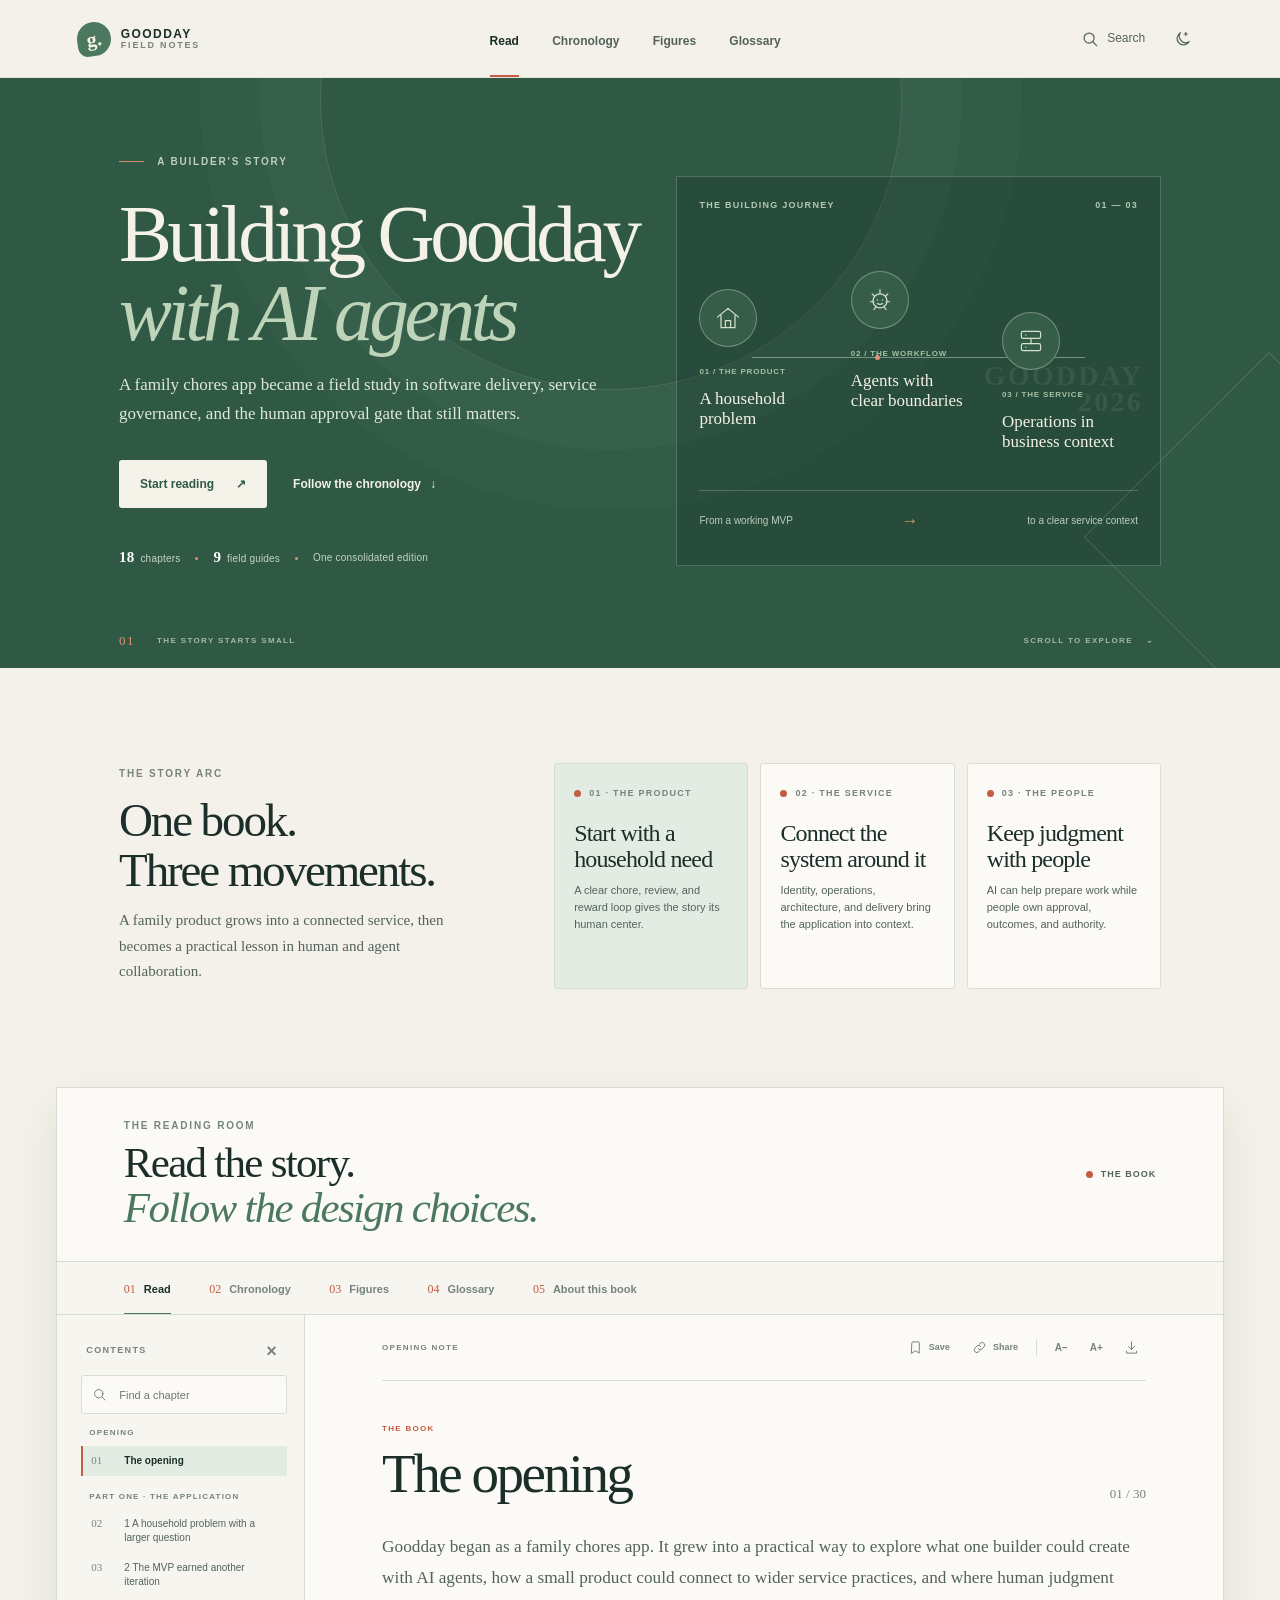
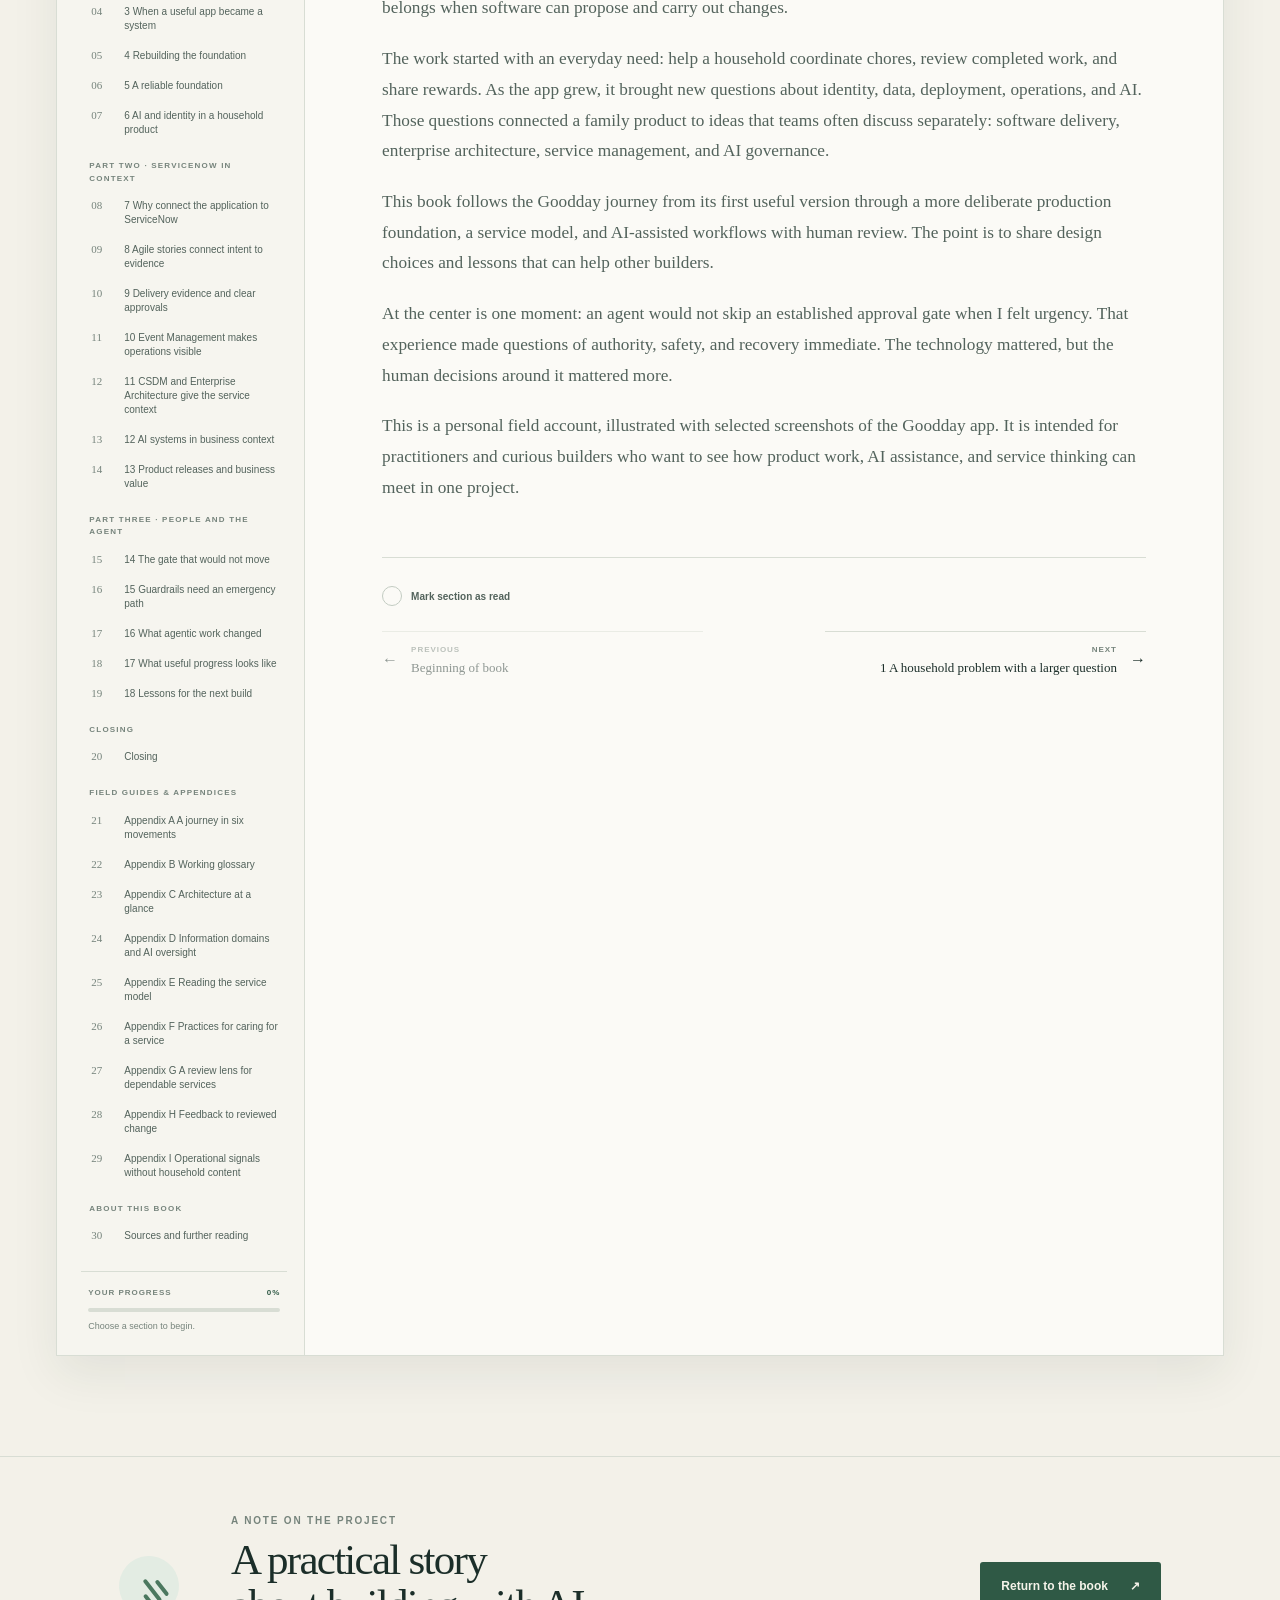
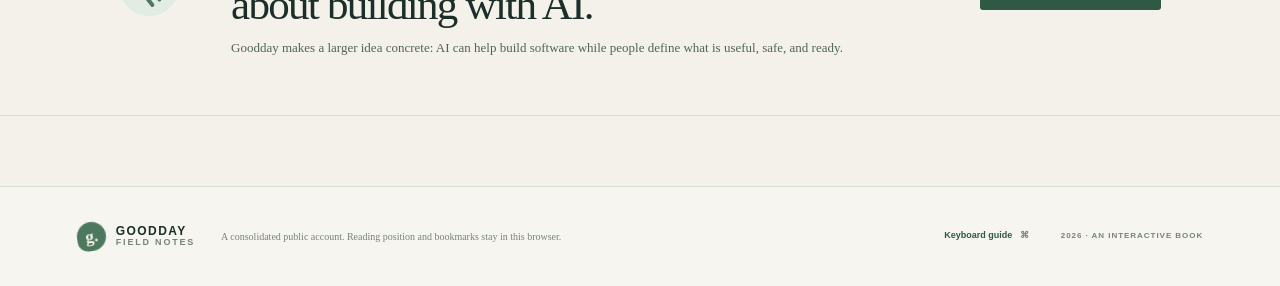
==== index.html @ d98eb7b6 "Add consolidated Goodday book site" ====
<!doctype html>
<html lang="en" data-theme="light">
<head>
  <meta charset="utf-8">
  <meta name="viewport" content="width=device-width, initial-scale=1">
  <meta name="theme-color" content="#f3f1e9">
  <meta name="description" content="An interactive book about building Goodday with AI agents, connecting product and service design, and keeping human judgment in the loop.">
  <meta http-equiv="Content-Security-Policy" content="default-src 'self'; img-src 'self' data:; style-src 'self' 'unsafe-inline'; script-src 'self'; object-src 'none'; base-uri 'self'; form-action 'none'">
  <title>Building Goodday — From a family app to a connected service</title>
  <link rel="icon" href="./favicon.svg" type="image/svg+xml">
  <link rel="manifest" href="./manifest.webmanifest">
  <link rel="stylesheet" href="./styles.css">
  <script src="./app.js" defer></script>
</head>
<body>
  <a class="skip-link" href="#main">Skip to the book</a>

  <header class="site-header">
    <a class="wordmark" href="#top" aria-label="Goodday Field Notes home">
      <span class="wordmark-seal" aria-hidden="true">g.</span>
      <span class="wordmark-copy"><strong>GOODDAY</strong><small>FIELD NOTES</small></span>
    </a>
    <nav class="top-nav" aria-label="Main navigation">
      <button class="nav-link is-current" type="button" data-view="read">Read</button>
      <button class="nav-link" type="button" data-view="timeline">Chronology</button>
      <button class="nav-link" type="button" data-view="gallery">Figures</button>
      <button class="nav-link" type="button" data-view="glossary">Glossary</button>
    </nav>
    <div class="header-actions">
      <button class="icon-button search-trigger" type="button" id="search-open" aria-label="Search the book" title="Search the book (/)">
        <svg viewBox="0 0 24 24" aria-hidden="true"><circle cx="10.8" cy="10.8" r="6.7"></circle><path d="m16 16 4.8 4.8"></path></svg>
        <span>Search</span>
      </button>
      <button class="icon-button" type="button" id="theme-toggle" aria-label="Switch color theme" title="Switch color theme">
        <svg viewBox="0 0 24 24" aria-hidden="true"><path d="M20.4 15.4A8.5 8.5 0 0 1 8.6 3.6 8.7 8.7 0 1 0 20.4 15.4Z"></path><path d="M15.7 3.2v4.2M13.6 5.3h4.2"></path></svg>
      </button>
      <button class="menu-button" type="button" id="menu-toggle" aria-expanded="false" aria-controls="mobile-nav" aria-label="Open navigation">
        <span></span><span></span>
      </button>
    </div>
  </header>

  <nav class="mobile-nav" id="mobile-nav" aria-label="Mobile navigation" hidden>
    <button type="button" data-view="read">Read the book</button>
    <button type="button" data-view="timeline">The journey</button>
    <button type="button" data-view="gallery">Figures</button>
    <button type="button" data-view="glossary">Glossary</button>
    <button type="button" id="mobile-search-open">Search the book</button>
  </nav>

  <main id="main">
    <section class="hero" id="top" aria-labelledby="hero-title">
      <div class="hero-copy">
        <p class="eyebrow"><span class="eyebrow-rule"></span> A builder's story</p>
        <h1 id="hero-title">Building Goodday<br><em>with AI agents</em></h1>
        <p class="hero-deck">A family chores app became a field study in software delivery, service governance, and the human approval gate that still matters.</p>
        <div class="hero-actions">
          <button class="button button-light" type="button" data-open-book="field-account">
            Start reading <span aria-hidden="true">↗</span>
          </button>
          <button class="text-button hero-secondary" type="button" data-view="timeline">Follow the chronology <span aria-hidden="true">↓</span></button>
        </div>
        <div class="hero-meta">
          <span><strong id="chapter-count">18</strong> chapters</span><i aria-hidden="true"></i>
          <span><strong id="guide-count">9</strong> field guides</span><i aria-hidden="true"></i>
          <span>One consolidated edition</span>
        </div>
      </div>

      <div class="hero-art" aria-label="The story moves from household app to connected service">
        <div class="art-topline"><span>THE BUILDING JOURNEY</span><span>01 — 03</span></div>
        <div class="story-path" aria-hidden="true">
          <span class="path-line"></span>
          <div class="path-node node-home">
            <span class="node-icon"><svg viewBox="0 0 32 32"><path d="m4 15 12-10 12 10M8 13v14h16V13M13 27v-8h6v8"></path></svg></span>
            <small>01 / THE PRODUCT</small>
            <strong>A household<br>problem</strong>
          </div>
          <div class="path-node node-agent">
            <span class="node-icon"><svg viewBox="0 0 32 32"><path d="M16 4v4M7 9l3 3m15-3-3 3M5 18h4m14 0h4M9 27l3-4m11 4-3-4"></path><circle cx="16" cy="17" r="8"></circle><circle cx="13" cy="16" r=".8" class="eye"></circle><circle cx="19" cy="16" r=".8" class="eye"></circle><path d="M13 20q3 2 6 0"></path></svg></span>
            <small>02 / THE WORKFLOW</small>
            <strong>Agents with<br>clear boundaries</strong>
          </div>
          <div class="path-node node-service">
            <span class="node-icon"><svg viewBox="0 0 32 32"><rect x="5" y="5" width="22" height="8" rx="2"></rect><rect x="5" y="19" width="22" height="8" rx="2"></rect><path d="M10 9h.1M10 23h.1M16 13v6"></path></svg></span>
            <small>03 / THE SERVICE</small>
            <strong>Operations in<br>business context</strong>
          </div>
        </div>
        <div class="art-caption"><span>From a working MVP</span><b>→</b><span>to a clear service context</span></div>
        <div class="art-index">GOODDAY<br>2026</div>
      </div>
      <div class="hero-footnote"><span>01</span><span>THE STORY STARTS SMALL</span><span>SCROLL TO EXPLORE</span><span aria-hidden="true">⌄</span></div>
    </section>

    <section class="edition-shelf section-wrap" id="editions" aria-labelledby="editions-title">
      <div class="section-intro">
        <p class="eyebrow">THE STORY ARC</p>
        <h2 id="editions-title">One book.<br>Three movements.</h2>
        <p>A family product grows into a connected service, then becomes a practical lesson in human and agent collaboration.</p>
      </div>
      <div class="edition-grid">
        <article class="edition-card edition-primary">
          <span class="edition-label"><span class="edition-dot"></span> 01 · THE PRODUCT</span>
          <span class="edition-title">Start with a<br>household need</span>
          <span class="edition-description">A clear chore, review, and reward loop gives the story its human center.</span>
        </article>
        <article class="edition-card edition-secondary">
          <span class="edition-label"><span class="edition-dot"></span> 02 · THE SERVICE</span>
          <span class="edition-title">Connect the<br>system around it</span>
          <span class="edition-description">Identity, operations, architecture, and delivery bring the application into context.</span>
        </article>
        <article class="edition-card edition-secondary">
          <span class="edition-label"><span class="edition-dot"></span> 03 · THE PEOPLE</span>
          <span class="edition-title">Keep judgment<br>with people</span>
          <span class="edition-description">AI can help prepare work while people own approval, outcomes, and authority.</span>
        </article>
      </div>
    </section>

    <section class="workbench-wrap" id="workbench" aria-label="Interactive book workspace">
      <div class="workbench-head">
        <div>
          <p class="eyebrow">THE READING ROOM</p>
          <h2>Read the story.<br><em>Follow the design choices.</em></h2>
        </div>
        <div class="workbench-tools">
          <span class="edition-indicator" id="edition-indicator"><span class="edition-dot"></span><span>Loading the book…</span></span>
          <button class="subtle-button" type="button" id="resume-button" hidden>Resume reading <span aria-hidden="true">↗</span></button>
        </div>
      </div>
      <div class="view-tabs" role="tablist" aria-label="Explore the book">
        <button class="view-tab is-current" type="button" role="tab" aria-selected="true" data-view="read"><span>01</span> Read</button>
        <button class="view-tab" type="button" role="tab" aria-selected="false" data-view="timeline"><span>02</span> Chronology</button>
        <button class="view-tab" type="button" role="tab" aria-selected="false" data-view="gallery"><span>03</span> Figures</button>
        <button class="view-tab" type="button" role="tab" aria-selected="false" data-view="glossary"><span>04</span> Glossary</button>
        <button class="view-tab" type="button" role="tab" aria-selected="false" data-view="sources"><span>05</span> About this book</button>
      </div>

      <section class="work-panel is-active" id="panel-read" data-panel="read" role="tabpanel" aria-label="Book reader">
        <div class="reader-layout">
          <aside class="reader-rail" aria-label="Contents and reading progress">
            <div class="rail-topline"><span>CONTENTS</span><button class="rail-filter-button" type="button" id="clear-chapter-filter" aria-label="Clear chapter filter" title="Clear chapter filter">×</button></div>
            <label class="chapter-filter-wrap">
              <span class="sr-only">Filter chapters</span>
              <svg viewBox="0 0 24 24" aria-hidden="true"><circle cx="10.8" cy="10.8" r="6.7"></circle><path d="m16 16 4.8 4.8"></path></svg>
              <input id="chapter-filter" type="search" placeholder="Find a chapter" autocomplete="off">
            </label>
            <nav id="table-of-contents" class="toc-list" aria-label="Book chapters"></nav>
            <div class="rail-progress">
              <div class="progress-label"><span>YOUR PROGRESS</span><span id="progress-percent">0%</span></div>
              <div class="progress-track" role="progressbar" aria-label="Reading progress" aria-valuemin="0" aria-valuemax="100" aria-valuenow="0" id="progress-bar"><span></span></div>
              <p id="progress-copy">Choose a chapter to begin.</p>
            </div>
          </aside>
          <article class="reader" id="reader-article">
            <div class="reader-toolbar">
              <div class="reader-kicker" id="reader-kicker">CHAPTER —</div>
              <div class="reader-controls">
                <button class="reader-tool" type="button" id="bookmark-button" aria-pressed="false" title="Save this section">
                  <svg viewBox="0 0 24 24" aria-hidden="true"><path d="M6 4.8A1.8 1.8 0 0 1 7.8 3h8.4A1.8 1.8 0 0 1 18 4.8V21l-6-3.8L6 21z"></path></svg><span>Save</span>
                </button>
                <button class="reader-tool" type="button" id="share-button" title="Copy a link to this section">
                  <svg viewBox="0 0 24 24" aria-hidden="true"><path d="M10 13.8a4.2 4.2 0 0 0 6.2.4l3-3a4.2 4.2 0 0 0-5.9-6l-1.7 1.7"></path><path d="M14 10.2a4.2 4.2 0 0 0-6.2-.4l-3 3a4.2 4.2 0 0 0 5.9 6l1.7-1.7"></path></svg><span>Share</span>
                </button>
                <span class="toolbar-divider" aria-hidden="true"></span>
                <button class="reader-tool compact-tool" type="button" id="font-smaller" aria-label="Decrease text size" title="Decrease text size">A−</button>
                <button class="reader-tool compact-tool" type="button" id="font-larger" aria-label="Increase text size" title="Increase text size">A+</button>
                <a class="reader-tool compact-tool" id="download-book-top" href="./output/pdf/goodday-book.pdf" download="building-goodday.pdf" aria-label="Download the full book as PDF" title="Download the full book as PDF">
                  <svg viewBox="0 0 24 24" aria-hidden="true"><path d="M12 3v12M7 10l5 5 5-5M4 18v3h16v-3"></path></svg>
                </a>
              </div>
            </div>
            <div class="reader-heading-row">
              <div><p class="reader-page-label" id="reader-page-label">THE FIELD ACCOUNT</p><h1 id="reader-title">Loading the manuscript…</h1></div>
              <span class="section-count" id="section-count"></span>
            </div>
            <div class="reader-body" id="reader-body" aria-live="polite"></div>
            <div class="reader-endmatter">
              <button class="mark-read-button" type="button" id="mark-read-button" aria-pressed="false"><span class="read-check" aria-hidden="true">✓</span><span>Mark section as read</span></button>
              <div class="chapter-pager">
                <button class="pager-button pager-prev" type="button" id="previous-section"><span aria-hidden="true">←</span><span><small>PREVIOUS</small><strong>—</strong></span></button>
                <button class="pager-button pager-next" type="button" id="next-section"><span><small>NEXT</small><strong>—</strong></span><span aria-hidden="true">→</span></button>
              </div>
            </div>
          </article>
        </div>
      </section>

      <section class="work-panel" id="panel-timeline" data-panel="timeline" role="tabpanel" aria-label="Story chronology" hidden>
        <div class="explore-panel-header">
          <div><p class="eyebrow">THE JOURNEY AT A GLANCE</p><h3>From household app<br>to connected service.</h3></div>
          <div class="panel-note"><span class="note-mark">i</span><p>Six movements follow the product from an everyday household need to a service shaped around people and AI.</p></div>
        </div>
        <div class="timeline-filters">
          <label class="select-label">SHOW THE STORY
            <select id="timeline-filter"><option value="all">All movements</option></select>
          </label>
          <span id="timeline-count" class="result-count"></span>
        </div>
        <div class="timeline-list" id="timeline-list"></div>
      </section>

      <section class="work-panel" id="panel-gallery" data-panel="gallery" role="tabpanel" aria-label="Book figures" hidden>
        <div class="explore-panel-header">
          <div><p class="eyebrow">SELECTED APP ILLUSTRATIONS</p><h3>See the product in use.</h3></div>
          <div class="panel-note"><span class="note-mark">↗</span><p>Three selected Goodday app screens. Select an image to inspect it and read its caption.</p></div>
        </div>
        <div class="gallery-grid" id="gallery-grid"></div>
      </section>

      <section class="work-panel" id="panel-glossary" data-panel="glossary" role="tabpanel" aria-label="Glossary" hidden>
        <div class="explore-panel-header">
          <div><p class="eyebrow">A WORKING GLOSSARY</p><h3>Words for the<br><em>system behind the story.</em></h3></div>
          <div class="panel-note"><span class="note-mark">Aa</span><p>Definitions are drawn from the book's field guide. Search a term or browse the complete list.</p></div>
        </div>
        <div class="glossary-tools">
          <label class="search-field-wrap"><span class="sr-only">Search glossary terms</span><svg viewBox="0 0 24 24" aria-hidden="true"><circle cx="10.8" cy="10.8" r="6.7"></circle><path d="m16 16 4.8 4.8"></path></svg><input type="search" id="glossary-search" placeholder="Search terms like CSDM or IRE"></label>
          <span id="glossary-count" class="result-count"></span>
        </div>
        <div class="glossary-grid" id="glossary-grid"></div>
      </section>

      <section class="work-panel" id="panel-sources" data-panel="sources" role="tabpanel" aria-label="About this book" hidden>
        <div class="explore-panel-header">
          <div><p class="eyebrow">ABOUT THIS BOOK</p><h3>One continuous<br>Goodday story.</h3></div>
          <div class="panel-note"><span class="note-mark">i</span><p>A single narrative brings together the product journey, service design, and human approval boundaries.</p></div>
        </div>
        <div class="source-cards" id="source-cards"></div>
        <div class="pdf-download">
          <a class="button button-dark" id="download-book" href="./output/pdf/goodday-book.pdf" download="building-goodday.pdf">Download book as PDF <span aria-hidden="true">↓</span></a>
          <p>Downloads the complete, illustrated edition.</p>
        </div>
        <div class="scope-content" id="scope-content"></div>
      </section>
    </section>

    <section class="closing-note section-wrap" aria-labelledby="closing-title">
      <div class="closing-mark" aria-hidden="true"><span></span><span></span><span></span></div>
      <div>
        <p class="eyebrow">A NOTE ON THE PROJECT</p>
        <h2 id="closing-title">A practical story<br>about building with AI.</h2>
        <p>Goodday makes a larger idea concrete: AI can help build software while people define what is useful, safe, and ready.</p>
      </div>
      <button class="button button-dark" type="button" data-open-book="field-account">Return to the book <span aria-hidden="true">↗</span></button>
    </section>
  </main>

  <div class="print-book" id="print-book" aria-hidden="true"></div>

  <footer class="site-footer">
    <a class="wordmark footer-wordmark" href="#top"><span class="wordmark-seal" aria-hidden="true">g.</span><span class="wordmark-copy"><strong>GOODDAY</strong><small>FIELD NOTES</small></span></a>
    <p>A consolidated public account. Reading position and bookmarks stay in this browser.</p>
    <button type="button" class="footer-help" id="help-open">Keyboard guide <span aria-hidden="true">⌘</span></button>
    <span class="footer-date">2026 · AN INTERACTIVE BOOK</span>
  </footer>

  <dialog class="search-dialog" id="search-dialog" aria-labelledby="search-title">
    <div class="dialog-topline"><div><p class="eyebrow">SEARCH THE BOOK</p><h2 id="search-title">Find a passage</h2></div><button type="button" class="dialog-close" data-close-dialog="search-dialog" aria-label="Close search">×</button></div>
    <label class="global-search-wrap"><svg viewBox="0 0 24 24" aria-hidden="true"><circle cx="10.8" cy="10.8" r="6.7"></circle><path d="m16 16 4.8 4.8"></path></svg><span class="sr-only">Search the book</span><input id="global-search" type="search" placeholder="Try “approval gate” or “human review”" autocomplete="off"></label>
    <p class="search-caption">Search the book. Press <kbd>Esc</kbd> to close.</p>
    <div class="search-results" id="search-results" aria-live="polite"><p class="empty-search">Enter a word or phrase to begin.</p></div>
  </dialog>

  <dialog class="image-dialog" id="image-dialog" aria-label="Figure viewer">
    <button type="button" class="dialog-close image-close" data-close-dialog="image-dialog" aria-label="Close image viewer">×</button>
    <button type="button" class="image-step image-step-prev" id="image-previous" aria-label="Previous figure">←</button>
    <figure class="lightbox-figure"><img id="lightbox-image" alt=""><figcaption id="lightbox-caption"></figcaption></figure>
    <button type="button" class="image-step image-step-next" id="image-next" aria-label="Next figure">→</button>
    <div class="lightbox-index" id="lightbox-index"></div>
  </dialog>

  <dialog class="help-dialog" id="help-dialog" aria-labelledby="help-title">
    <div class="dialog-topline"><div><p class="eyebrow">QUICK CONTROLS</p><h2 id="help-title">Keyboard guide</h2></div><button type="button" class="dialog-close" data-close-dialog="help-dialog" aria-label="Close keyboard guide">×</button></div>
    <dl class="shortcut-list">
      <div><dt><kbd>/</kbd></dt><dd>Search the book</dd></div>
      <div><dt><kbd>←</kbd> <kbd>→</kbd></dt><dd>Move between sections while reading</dd></div>
      <div><dt><kbd>B</kbd></dt><dd>Bookmark the current section</dd></div>
      <div><dt><kbd>?</kbd></dt><dd>Open this guide</dd></div>
      <div><dt><kbd>Esc</kbd></dt><dd>Close a dialog</dd></div>
    </dl>
  </dialog>
  <noscript><p class="noscript-note">This interactive reader needs JavaScript to prepare the book for reading and PDF export.</p></noscript>
</body>
</html>
---- styles.css ----
:root {
  color-scheme: light;
  --paper: #f3f1e9;
  --paper-deep: #e9e7de;
  --surface: #fbfaf6;
  --surface-2: #f6f5ef;
  --ink: #1b2e29;
  --ink-soft: #53635c;
  --ink-faint: #76847c;
  --line: #d8ddd4;
  --line-strong: #c2cbc1;
  --green: #4b785f;
  --green-deep: #2f5945;
  --green-wash: #e3ece3;
  --orange: #c45d41;
  --orange-wash: #f1e2d8;
  --blue-wash: #e1e8e6;
  --shadow: 0 18px 45px rgba(31, 48, 40, .08);
  --reader-size: 1.08rem;
  --sans: -apple-system, BlinkMacSystemFont, "Segoe UI", sans-serif;
  --serif: "Iowan Old Style", "Palatino Linotype", "Book Antiqua", Georgia, serif;
}
:root[data-theme="dark"] {
  color-scheme: dark;
  --paper: #17231f;
  --paper-deep: #202e28;
  --surface: #1d2b25;
  --surface-2: #25342d;
  --ink: #eef0e8;
  --ink-soft: #c0ccc0;
  --ink-faint: #91a195;
  --line: #39483e;
  --line-strong: #536457;
  --green: #92b99b;
  --green-deep: #b6d5b7;
  --green-wash: #2b3c31;
  --orange: #e18c70;
  --orange-wash: #45332c;
  --blue-wash: #2a3a37;
  --shadow: 0 18px 45px rgba(0, 0, 0, .18);
}
* { box-sizing: border-box; }
html { scroll-behavior: smooth; scroll-padding-top: 90px; }
body { margin: 0; background: var(--paper); color: var(--ink); font-family: var(--sans); line-height: 1.55; -webkit-font-smoothing: antialiased; }
button, input, select { font: inherit; }
button { color: inherit; }
button:focus-visible, a:focus-visible, input:focus-visible, select:focus-visible { outline: 3px solid var(--orange); outline-offset: 3px; }
a { color: var(--green-deep); }
svg { display: block; }
::selection { background: #d8e7d5; color: #182b24; }
.sr-only { position: absolute; width: 1px; height: 1px; padding: 0; margin: -1px; overflow: hidden; clip: rect(0,0,0,0); white-space: nowrap; border: 0; }
.skip-link { position: fixed; z-index: 20; top: 12px; left: 12px; padding: 12px 18px; background: var(--ink); color: var(--paper); transform: translateY(-160%); }
.skip-link:focus { transform: translateY(0); }
.site-header { height: 78px; position: sticky; top: 0; z-index: 10; display: flex; align-items: center; justify-content: space-between; gap: 24px; padding: 0 clamp(22px, 6vw, 92px); border-bottom: 1px solid color-mix(in srgb, var(--line) 65%, transparent); background: color-mix(in srgb, var(--paper) 94%, transparent); backdrop-filter: blur(16px); }
.wordmark { display: inline-flex; align-items: center; gap: 10px; color: var(--ink); text-decoration: none; flex: 0 0 auto; }
.wordmark-seal { width: 34px; height: 34px; display: grid; place-items: center; border-radius: 50% 50% 50% 10px; transform: rotate(-8deg); background: var(--green); color: #f8f4e8; font: 700 20px/1 var(--serif); }
.wordmark-copy { display: grid; gap: 1px; line-height: 1; }
.wordmark-copy strong { font-size: 12px; letter-spacing: .12em; }
.wordmark-copy small { color: var(--ink-faint); font-size: 9px; font-weight: 700; letter-spacing: .2em; }
.top-nav { display: flex; justify-content: center; gap: clamp(16px, 2.6vw, 38px); height: 100%; }
.nav-link { padding: 5px 0 0; border: 0; background: transparent; color: var(--ink-soft); font-size: 12px; font-weight: 650; position: relative; cursor: pointer; }
.nav-link::after { content: ""; position: absolute; left: 0; right: 0; bottom: 0; height: 2px; background: var(--orange); transform: scaleX(0); transform-origin: left; transition: transform .2s; }
.nav-link:hover, .nav-link.is-current { color: var(--ink); }
.nav-link.is-current::after { transform: scaleX(1); }
.header-actions { display: flex; align-items: center; gap: 7px; }
.icon-button { min-height: 40px; display: inline-flex; align-items: center; justify-content: center; gap: 8px; padding: 0 10px; border: 1px solid transparent; border-radius: 999px; background: transparent; cursor: pointer; color: var(--ink-soft); font-size: 12px; }
.icon-button:hover { border-color: var(--line); background: var(--surface); color: var(--ink); }
.icon-button svg, .reader-tool svg { width: 18px; height: 18px; fill: none; stroke: currentColor; stroke-width: 1.6; stroke-linecap: round; stroke-linejoin: round; }
.menu-button { display: none; width: 40px; height: 40px; border: 0; background: transparent; cursor: pointer; }
.menu-button span { width: 19px; height: 1px; display: block; margin: 5px auto; background: var(--ink); }
.mobile-nav { display: none; }
.hero { min-height: 590px; position: relative; overflow: hidden; display: grid; grid-template-columns: 1.07fr .93fr; align-items: stretch; padding: 70px clamp(24px, 9.3vw, 142px) 74px; background: var(--green-deep); color: #f4f1e6; }
.hero::before { content: ""; position: absolute; width: 580px; height: 580px; top: -270px; left: 25%; border: 1px solid rgba(234, 241, 226, .13); border-radius: 50%; box-shadow: 0 0 0 60px rgba(255,255,255,.018), 0 0 0 120px rgba(255,255,255,.015); pointer-events: none; }
.hero::after { content: ""; width: 260px; height: 260px; position: absolute; right: -120px; bottom: 0; border: 1px solid rgba(255,255,255,.13); transform: rotate(45deg); }
.hero-copy { max-width: 600px; align-self: center; position: relative; z-index: 1; padding-bottom: 20px; }
.eyebrow { margin: 0; color: var(--ink-faint); font-size: 10px; line-height: 1.3; font-weight: 750; letter-spacing: .18em; text-transform: uppercase; }
.hero .eyebrow { color: #bdd0bc; }
.eyebrow-rule { width: 25px; height: 1px; display: inline-block; margin: 0 9px 3px 0; background: #d58a6d; }
.hero h1 { margin: 27px 0 19px; font: 500 clamp(48px, 6.2vw, 83px)/.99 var(--serif); letter-spacing: -.055em; }
.hero h1 em, .workbench-head em, .reader-heading-row em, .explore-panel-header em { color: #bed4b8; font-style: italic; }
.hero-deck { max-width: 510px; margin: 0; color: #e0e9dc; font: 400 17px/1.68 var(--serif); }
.hero-actions { display: flex; align-items: center; gap: 26px; margin-top: 32px; flex-wrap: wrap; }
.button { min-height: 48px; display: inline-flex; align-items: center; justify-content: center; gap: 22px; padding: 0 20px; border: 1px solid transparent; border-radius: 3px; text-decoration: none; cursor: pointer; font-size: 12px; font-weight: 700; transition: transform .2s, background .2s; }
.button:hover { transform: translateY(-2px); }
.button-light { color: var(--green-deep); background: #f5f3e9; }
.button-light:hover { background: #fff; }
.button-dark { color: #f5f3e9; background: var(--green-deep); }
.button-dark:hover { background: var(--ink); }
.text-button { display: inline-flex; align-items: center; gap: 9px; padding: 7px 0; border: 0; background: transparent; color: inherit; font-size: 12px; font-weight: 650; cursor: pointer; }
.text-button:hover { color: #fff; }
.hero-meta { margin-top: 41px; display: flex; align-items: center; gap: 15px; color: #c6d4c4; font-size: 10px; letter-spacing: .02em; }
.hero-meta strong { margin-right: 3px; color: #fff; font: 600 15px var(--serif); }
.hero-meta i { width: 3px; height: 3px; display: block; border-radius: 50%; background: #dd957a; }
.hero-art { width: min(100%, 500px); min-height: 390px; justify-self: end; align-self: center; position: relative; overflow: hidden; padding: 22px; border: 1px solid rgba(237, 240, 224, .22); background: rgba(16, 42, 31, .26); }
.art-topline { position: relative; z-index: 1; display: flex; justify-content: space-between; color: #b3c7b1; font-size: 9px; font-weight: 700; letter-spacing: .14em; }
.story-path { height: 277px; position: relative; display: flex; align-items: center; justify-content: space-between; padding: 14px 0 0; }
.path-line { position: absolute; top: 52%; left: 12%; right: 12%; height: 1px; background: rgba(234, 240, 227, .42); }
.path-line::before, .path-line::after { content: ""; width: 5px; height: 5px; position: absolute; top: -2px; border-radius: 50%; background: #df9272; }
.path-line::before { left: 37%; }.path-line::after { left: 77%; }
.path-node { width: 31%; position: relative; z-index: 1; display: flex; flex-direction: column; align-items: flex-start; gap: 11px; }
.node-icon { width: 58px; height: 58px; display: grid; place-items: center; margin-bottom: 8px; border: 1px solid rgba(239, 241, 228, .35); border-radius: 50%; background: #355d47; color: #d5e3ce; }
.node-icon svg { width: 28px; height: 28px; fill: none; stroke: currentColor; stroke-width: 1.35; stroke-linecap: round; stroke-linejoin: round; }
.node-icon .eye { fill: currentColor; stroke: none; }
.path-node small { color: #a7c0a4; font-size: 8px; font-weight: 750; letter-spacing: .1em; }
.path-node strong { color: #f4f1e6; font: 500 17px/1.14 var(--serif); }
.node-agent { transform: translateY(-18px); }.node-service { transform: translateY(23px); }
.art-caption { display: flex; justify-content: space-between; align-items: center; padding-top: 17px; border-top: 1px solid rgba(237, 240, 224, .22); color: #bdcebb; font-size: 10px; }
.art-caption b { color: #e39876; font-size: 17px; font-weight: 400; }
.art-index { position: absolute; right: 17px; top: 48%; color: rgba(240,244,230,.08); font: 700 28px/.92 var(--serif); letter-spacing: .08em; text-align: right; pointer-events: none; }
.hero-footnote { position: absolute; left: clamp(24px, 9.3vw, 142px); right: clamp(24px, 9.3vw, 142px); bottom: 19px; display: grid; grid-template-columns: 25px 1fr auto 15px; gap: 13px; align-items: center; color: #a4b9a4; font-size: 8px; font-weight: 700; letter-spacing: .17em; }
.hero-footnote span:first-child { color: #e19472; font: 13px var(--serif); }
.section-wrap { padding-left: clamp(24px, 9.3vw, 142px); padding-right: clamp(24px, 9.3vw, 142px); }
.edition-shelf { display: grid; grid-template-columns: .72fr 1.28fr; gap: 9%; align-items: center; padding-top: 95px; padding-bottom: 98px; }
.section-intro { max-width: 360px; }
.section-intro h2 { margin: 16px 0 12px; font: 500 clamp(32px, 4vw, 47px)/1.06 var(--serif); letter-spacing: -.045em; }
.section-intro > p:last-child { margin: 0; color: var(--ink-soft); font: 15px/1.7 var(--serif); }
.edition-grid { display: grid; grid-template-columns: repeat(3, minmax(0,1fr)); gap: 12px; }
.edition-card { min-height: 226px; display: flex; flex-direction: column; align-items: flex-start; padding: 23px 19px 19px; border: 1px solid var(--line); border-radius: 3px; background: var(--surface); text-align: left; }
.edition-primary { background: var(--green-wash); }
.edition-label { display: inline-flex; align-items: center; gap: 8px; color: var(--ink-faint); font-size: 9px; font-weight: 750; letter-spacing: .14em; }
.edition-dot { width: 7px; height: 7px; display: inline-block; flex: 0 0 auto; border-radius: 50%; background: var(--orange); }
.edition-title { margin-top: 20px; color: var(--ink); font: 500 24px/1.08 var(--serif); letter-spacing: -.035em; }
.edition-description { max-width: 300px; margin: 9px 0 17px; color: var(--ink-soft); font-size: 11px; line-height: 1.55; }
.edition-footer { width: 100%; display: flex; align-items: center; justify-content: space-between; margin-top: auto; padding-top: 14px; border-top: 1px solid var(--line-strong); color: var(--ink-faint); font-size: 9px; font-weight: 700; letter-spacing: .04em; }
.edition-arrow { color: var(--orange); font-size: 16px; }
.workbench-wrap { margin: 0 clamp(16px, 4.4vw, 68px) 100px; border: 1px solid var(--line); background: var(--surface); box-shadow: var(--shadow); }
.workbench-head { min-height: 162px; display: flex; align-items: center; justify-content: space-between; gap: 22px; padding: 31px clamp(24px, 5.2vw, 78px); }
.workbench-head h2 { margin: 9px 0 0; font: 500 clamp(31px, 3.6vw, 43px)/1.04 var(--serif); letter-spacing: -.04em; }
.workbench-head em { color: var(--green); }
.workbench-tools { display: flex; align-items: center; gap: 17px; }
.edition-indicator { display: inline-flex; align-items: center; gap: 8px; color: var(--ink-soft); font-size: 9px; font-weight: 750; letter-spacing: .11em; text-transform: uppercase; }
.subtle-button { border: 0; border-bottom: 1px solid var(--line-strong); background: transparent; color: var(--green-deep); font-size: 11px; font-weight: 700; cursor: pointer; }
.view-tabs { min-height: 54px; display: flex; gap: clamp(14px, 3vw, 42px); align-items: stretch; overflow-x: auto; padding: 0 clamp(20px, 5.2vw, 78px); border-top: 1px solid var(--line); border-bottom: 1px solid var(--line); background: var(--surface-2); }
.view-tab { position: relative; display: flex; align-items: center; gap: 8px; flex: 0 0 auto; padding: 3px 0 0; border: 0; background: transparent; color: var(--ink-faint); font-size: 11px; font-weight: 700; cursor: pointer; }
.view-tab span { color: var(--orange); font: 12px var(--serif); }
.view-tab::after { content: ""; height: 2px; position: absolute; right: 0; bottom: -1px; left: 0; background: var(--green); transform: scaleX(0); transition: transform .2s; }
.view-tab:hover, .view-tab.is-current { color: var(--ink); }
.view-tab.is-current::after { transform: scaleX(1); }
.work-panel { min-height: 500px; }
.work-panel[hidden] { display: none; }
.reader-layout { display: grid; grid-template-columns: 248px minmax(0, 1fr); min-height: 720px; }
.reader-rail { align-self: stretch; position: relative; display: flex; flex-direction: column; padding: 25px 17px 20px 24px; border-right: 1px solid var(--line); background: var(--surface-2); }
.rail-topline { display: flex; justify-content: space-between; align-items: center; margin: 0 5px 13px; color: var(--ink-faint); font-size: 9px; font-weight: 750; letter-spacing: .15em; }
.rail-filter-button { width: 22px; height: 22px; border: 0; border-radius: 50%; background: transparent; color: var(--ink-faint); font-size: 18px; line-height: 1; cursor: pointer; }
.rail-filter-button:hover { background: var(--line); }
.chapter-filter-wrap, .search-field-wrap, .global-search-wrap { display: flex; align-items: center; gap: 10px; }
.chapter-filter-wrap { padding: 0 10px; border: 1px solid var(--line); border-radius: 3px; background: var(--surface); }
.chapter-filter-wrap svg, .search-field-wrap svg, .global-search-wrap svg { width: 15px; height: 15px; flex: 0 0 auto; fill: none; stroke: var(--ink-faint); stroke-width: 1.6; stroke-linecap: round; }
.chapter-filter-wrap input { width: 100%; height: 37px; border: 0; outline: 0; background: transparent; color: var(--ink); font-size: 11px; }
.toc-list { flex: 1; overflow-y: auto; overscroll-behavior: contain; padding: 13px 0 20px; }
.toc-group-label { margin: 15px 8px 6px; color: var(--ink-faint); font-size: 8px; font-weight: 750; letter-spacing: .15em; text-transform: uppercase; }
.toc-group-label:first-child { margin-top: 0; }
.toc-item { width: 100%; display: flex; align-items: flex-start; gap: 9px; padding: 8px 8px; border: 0; border-left: 2px solid transparent; background: transparent; color: var(--ink-soft); text-align: left; font-size: 10px; line-height: 1.4; cursor: pointer; }
.toc-item:hover { color: var(--ink); background: color-mix(in srgb, var(--green-wash) 58%, transparent); }
.toc-item.is-current { border-left-color: var(--orange); background: var(--green-wash); color: var(--ink); font-weight: 700; }
.toc-number { min-width: 24px; color: var(--ink-faint); font: 11px var(--serif); }
.toc-bookmark { margin-left: auto; color: var(--orange); font-size: 11px; }
.toc-empty { padding: 10px; color: var(--ink-faint); font-size: 10px; }
.rail-progress { padding: 15px 7px 2px; border-top: 1px solid var(--line); }
.progress-label { display: flex; justify-content: space-between; color: var(--ink-faint); font-size: 8px; font-weight: 750; letter-spacing: .12em; }
.progress-label span:last-child { color: var(--green-deep); }
.progress-track { height: 4px; margin-top: 9px; border-radius: 4px; background: var(--line); overflow: hidden; }
.progress-track span { width: 0; height: 100%; display: block; background: var(--orange); transition: width .25s ease; }
.rail-progress p { margin: 8px 0 0; color: var(--ink-faint); font-size: 9px; line-height: 1.4; }
.reader { max-width: 1060px; width: 100%; justify-self: center; padding: 0 clamp(24px, 6vw, 88px) 43px; }
.reader-toolbar { min-height: 66px; display: flex; justify-content: space-between; align-items: center; gap: 20px; border-bottom: 1px solid var(--line); }
.reader-kicker, .reader-page-label { color: var(--ink-faint); font-size: 8px; font-weight: 750; letter-spacing: .16em; text-transform: uppercase; }
.reader-controls { display: flex; align-items: center; gap: 6px; }
.reader-tool { min-height: 30px; display: inline-flex; align-items: center; justify-content: center; gap: 6px; padding: 0 7px; border: 1px solid transparent; border-radius: 3px; background: transparent; color: var(--ink-faint); font-size: 9px; font-weight: 700; cursor: pointer; text-decoration: none; }
.reader-tool:hover, .reader-tool[aria-pressed="true"] { border-color: var(--line); color: var(--green-deep); background: var(--green-wash); }
.reader-tool svg { width: 15px; height: 15px; }
.reader-tool[aria-pressed="true"] svg { fill: var(--green); }
.compact-tool { min-width: 29px; padding: 0 5px; font-size: 10px; }
.toolbar-divider { height: 17px; border-left: 1px solid var(--line); margin: 0 4px; }
.reader-heading-row { display: flex; justify-content: space-between; align-items: flex-end; gap: 18px; margin: 42px 0 30px; }
.reader-page-label { margin: 0 0 10px; color: var(--orange); }
.reader-heading-row h1 { max-width: 750px; margin: 0; font: 500 clamp(35px, 4.3vw, 56px)/1.02 var(--serif); letter-spacing: -.045em; }
.section-count { flex: 0 0 auto; color: var(--ink-faint); font: 13px var(--serif); }
.reader-body { color: var(--ink-soft); font: var(--reader-size)/1.78 var(--serif); }
.reader-body > *:first-child { margin-top: 0; }
.reader-body h3, .reader-body h4 { margin: 2.1em 0 .65em; color: var(--ink); font: 500 1.42em/1.15 var(--serif); letter-spacing: -.02em; }
.reader-body h4 { font-size: 1.15em; }
.reader-body p { margin: 0 0 1.15em; }
.reader-body strong { color: var(--ink); font-weight: 700; }
.reader-body em { color: var(--ink); }
.reader-body a { color: var(--green-deep); text-decoration-thickness: 1px; text-underline-offset: 3px; }
.reader-body ul, .reader-body ol { padding-left: 1.35em; margin: 0 0 1.35em; }
.reader-body li { padding-left: .3em; margin: .42em 0; }
.reader-body li::marker { color: var(--orange); }
.reader-body blockquote { margin: 1.6em 0; padding: .2em 0 .2em 1.1em; border-left: 2px solid var(--orange); color: var(--ink); font-style: italic; }
.reader-body hr { margin: 2.2em 0; border: 0; border-top: 1px solid var(--line); }
.reader-body code { padding: .08em .35em; border-radius: 3px; background: var(--surface-2); font: .78em ui-monospace, monospace; }
.reader-body pre { max-width: 100%; overflow-x: auto; padding: 14px; background: var(--surface-2); font: 12px/1.55 ui-monospace, monospace; }
.reader-body table { width: 100%; margin: 1.4em 0 1.8em; border-collapse: collapse; font: 11px/1.55 var(--sans); }
.reader-body th { padding: 9px; border-bottom: 1px solid var(--line-strong); color: var(--ink); text-align: left; vertical-align: top; font-size: 9px; letter-spacing: .08em; text-transform: uppercase; }
.reader-body td { min-width: 95px; padding: 9px; border-bottom: 1px solid var(--line); color: var(--ink-soft); vertical-align: top; }
.reader-body .table-wrap { max-width: 100%; overflow-x: auto; }
.reader-body figure { margin: 1.7em 0 2em; padding: 10px; border: 1px solid var(--line); background: var(--surface-2); }
.reader-body figure img { width: 100%; max-height: 540px; display: block; object-fit: contain; cursor: zoom-in; }
.reader-body figcaption { margin: 9px 4px 3px; color: var(--ink-faint); font: 10px/1.5 var(--sans); }
.reader-endmatter { margin-top: 54px; padding-top: 20px; border-top: 1px solid var(--line); }
.mark-read-button { display: inline-flex; align-items: center; gap: 9px; padding: 8px 0; border: 0; background: transparent; color: var(--ink-soft); font-size: 10px; font-weight: 700; cursor: pointer; }
.mark-read-button:hover, .mark-read-button[aria-pressed="true"] { color: var(--green-deep); }
.read-check { width: 20px; height: 20px; display: grid; place-items: center; border: 1px solid var(--line-strong); border-radius: 50%; color: transparent; font-size: 11px; }
.mark-read-button[aria-pressed="true"] .read-check { border-color: var(--green); background: var(--green); color: #fff; }
.chapter-pager { display: flex; justify-content: space-between; gap: 14px; margin-top: 17px; }
.pager-button { min-width: 42%; display: flex; align-items: center; gap: 13px; padding: 12px 0; border: 0; border-top: 1px solid var(--line); background: transparent; color: var(--ink); text-align: left; cursor: pointer; }
.pager-button:hover { border-color: var(--orange); color: var(--green-deep); }
.pager-button > span:first-child:last-child { color: var(--orange); }
.pager-button small { display: block; margin-bottom: 3px; color: var(--ink-faint); font-size: 8px; font-weight: 750; letter-spacing: .12em; }
.pager-button strong { display: block; max-width: 280px; overflow: hidden; text-overflow: ellipsis; white-space: nowrap; font: 500 13px var(--serif); }
.pager-next { justify-content: flex-end; text-align: right; }
.explore-panel-header { display: flex; justify-content: space-between; align-items: flex-end; gap: 32px; padding: 55px clamp(24px, 6vw, 88px) 34px; }
.explore-panel-header h3 { margin: 12px 0 0; font: 500 clamp(33px, 4.5vw, 55px)/1.01 var(--serif); letter-spacing: -.045em; }
.explore-panel-header em { color: var(--green); }
.panel-note { max-width: 330px; display: flex; gap: 12px; align-items: flex-start; padding: 12px 0 0; border-top: 1px solid var(--line); color: var(--ink-faint); }
.panel-note p { margin: 0; font: 11px/1.65 var(--serif); }
.note-mark { width: 19px; height: 19px; display: grid; place-items: center; flex: 0 0 auto; border: 1px solid var(--line-strong); border-radius: 50%; color: var(--green); font: 11px var(--serif); }
.timeline-filters { display: flex; align-items: center; gap: 20px; margin: 0 clamp(24px, 6vw, 88px) 20px; padding: 13px 0; border-top: 1px solid var(--line); border-bottom: 1px solid var(--line); }
.select-label { display: inline-flex; align-items: center; gap: 10px; color: var(--ink-faint); font-size: 8px; font-weight: 750; letter-spacing: .13em; }
.select-label select { min-width: 120px; padding: 7px 25px 7px 9px; border: 1px solid var(--line); border-radius: 2px; background: var(--surface); color: var(--ink); font-size: 10px; letter-spacing: 0; cursor: pointer; }
.result-count { margin-left: auto; color: var(--ink-faint); font: 11px var(--serif); }
.timeline-list { position: relative; max-width: 920px; margin: 38px auto 46px; padding: 0 38px 0 84px; }
.timeline-list::before { content: ""; position: absolute; top: 9px; bottom: 0; left: 55px; width: 1px; background: var(--line-strong); }
.timeline-item { position: relative; display: grid; grid-template-columns: 125px minmax(0,1fr); gap: 22px; padding: 0 0 36px; }
.timeline-item::before { content: ""; position: absolute; top: 3px; left: -34px; width: 8px; height: 8px; border: 2px solid var(--surface); border-radius: 50%; background: var(--orange); box-shadow: 0 0 0 1px var(--orange); }
.timeline-period { color: var(--green-deep); font: 500 17px/1.2 var(--serif); }
.timeline-copy { padding-bottom: 27px; border-bottom: 1px solid var(--line); }
.timeline-copy p { margin: 0; color: var(--ink-soft); font: 14px/1.65 var(--serif); }
.timeline-copy p + p { margin-top: 10px; }
.timeline-source { display: inline-block; margin-top: 11px; color: var(--ink-faint); font-size: 8px; font-weight: 750; letter-spacing: .12em; text-transform: uppercase; }
.inline-caveat { margin: 0 clamp(24px, 6vw, 88px) 47px; padding: 14px 17px; border-left: 2px solid var(--orange); background: var(--surface-2); color: var(--ink-soft); font: 12px/1.6 var(--serif); }
.inline-caveat strong { color: var(--ink); }
.search-field-wrap { min-width: 210px; margin-left: auto; padding: 0 10px; border: 1px solid var(--line); background: var(--surface); }
.search-field-wrap input { width: 100%; height: 34px; border: 0; outline: 0; background: transparent; color: var(--ink); font-size: 10px; }
.empty-panel { grid-column: 1 / -1; padding: 42px; color: var(--ink-faint); text-align: center; font: 16px var(--serif); background: var(--surface); }
.gallery-grid { display: grid; grid-template-columns: repeat(3, minmax(0,1fr)); gap: 15px; margin: 0 clamp(24px, 6vw, 88px) 48px; }
.gallery-card { padding: 0; border: 1px solid var(--line); background: var(--surface-2); text-align: left; cursor: zoom-in; transition: transform .2s, box-shadow .2s; }
.gallery-card:hover { transform: translateY(-3px); box-shadow: var(--shadow); }
.gallery-thumb { height: 172px; display: grid; place-items: center; overflow: hidden; background: #e7e9e2; }
.gallery-thumb img { width: 100%; height: 100%; object-fit: cover; transition: transform .3s; }
.gallery-card:hover img { transform: scale(1.025); }
.gallery-copy { min-height: 90px; padding: 12px 13px; }
.gallery-copy small { display: block; color: var(--orange); font-size: 8px; font-weight: 750; letter-spacing: .13em; text-transform: uppercase; }
.gallery-copy strong { display: block; margin-top: 5px; color: var(--ink); font: 500 15px/1.2 var(--serif); }
.gallery-copy span { display: block; margin-top: 6px; color: var(--ink-faint); font: 9px/1.4 var(--sans); }
.glossary-tools { display: flex; align-items: center; gap: 20px; margin: 0 clamp(24px, 6vw, 88px) 20px; padding: 13px 0; border-top: 1px solid var(--line); border-bottom: 1px solid var(--line); }
.glossary-tools .search-field-wrap { width: min(420px, 100%); margin: 0; }
.glossary-grid { display: grid; grid-template-columns: repeat(3, minmax(0,1fr)); gap: 1px; margin: 0 clamp(24px, 6vw, 88px) 48px; border: 1px solid var(--line); background: var(--line); }
.glossary-card { min-height: 140px; padding: 18px; background: var(--surface); }
.glossary-card h4 { margin: 0 0 8px; color: var(--green-deep); font: 500 19px/1.12 var(--serif); }
.glossary-card p { margin: 0; color: var(--ink-soft); font: 11px/1.58 var(--serif); }
.glossary-empty { grid-column: 1 / -1; padding: 42px; color: var(--ink-faint); text-align: center; font: 16px var(--serif); background: var(--surface); }
.source-cards { display: grid; grid-template-columns: 1fr; gap: 12px; margin: 0 clamp(24px, 6vw, 88px) 34px; }
.source-card { min-height: 155px; padding: 18px; border: 1px solid var(--line); background: var(--surface-2); }
.source-card .eyebrow { color: var(--orange); }
.source-card h4 { margin: 10px 0 7px; font: 500 20px/1.15 var(--serif); }
.source-card p { margin: 0; color: var(--ink-soft); font: 11px/1.55 var(--serif); }
.source-card a { display: inline-flex; gap: 8px; margin-top: 12px; color: var(--green-deep); font-size: 9px; font-weight: 700; text-decoration: none; }
.source-card a:hover { text-decoration: underline; }
.source-card .source-path { margin-top: 9px; color: var(--ink-faint); font: 9px/1.45 ui-monospace, monospace; overflow-wrap: anywhere; }
.scope-content { max-width: 900px; margin: 0 auto 55px; padding: 0 clamp(24px, 6vw, 88px); color: var(--ink-soft); font: 15px/1.75 var(--serif); }
.scope-content h3 { margin: 0 0 15px; color: var(--ink); font: 500 28px var(--serif); }
.scope-content p { margin: 0 0 1em; }
.scope-content a { color: var(--green-deep); }
.pdf-download { margin: 0 clamp(24px, 6vw, 88px) 24px; }
.pdf-download p { margin: 10px 0 0; color: var(--ink-faint); font: 11px/1.5 var(--serif); }
.print-book { display: none; }
.closing-note { min-height: 260px; display: grid; grid-template-columns: 84px 1fr auto; align-items: center; gap: 28px; margin-bottom: 70px; padding-top: 38px; padding-bottom: 38px; border-top: 1px solid var(--line); border-bottom: 1px solid var(--line); }
.closing-mark { width: 60px; height: 60px; display: flex; align-items: flex-end; justify-content: center; gap: 5px; padding-bottom: 11px; border-radius: 50%; background: var(--green-wash); transform: rotate(-38deg); }
.closing-mark span { width: 4px; border-radius: 4px; background: var(--green); }
.closing-mark span:nth-child(1) { height: 15px; }.closing-mark span:nth-child(2) { height: 27px; }.closing-mark span:nth-child(3) { height: 19px; }
.closing-note h2 { margin: 10px 0; font: 500 clamp(29px, 3.6vw, 43px)/1.05 var(--serif); letter-spacing: -.04em; }
.closing-note > div:nth-child(2) > p:last-child { max-width: 700px; margin: 0; color: var(--ink-soft); font: 13px/1.65 var(--serif); }
.site-footer { min-height: 100px; display: grid; grid-template-columns: auto 1fr auto auto; align-items: center; gap: 26px; padding: 20px clamp(24px, 6vw, 92px); border-top: 1px solid var(--line); background: var(--surface-2); }
.footer-wordmark .wordmark-seal { width: 29px; height: 29px; font-size: 17px; }
.site-footer p { margin: 0; color: var(--ink-faint); font: 10px/1.5 var(--serif); }
.footer-help { border: 0; background: transparent; color: var(--green-deep); font-size: 9px; font-weight: 700; cursor: pointer; }
.footer-help span { margin-left: 5px; color: var(--ink-faint); }
.footer-date { color: var(--ink-faint); font-size: 8px; font-weight: 750; letter-spacing: .12em; }
dialog { color: var(--ink); }
dialog::backdrop { background: rgba(12, 24, 19, .66); backdrop-filter: blur(4px); }
.search-dialog, .help-dialog { width: min(620px, calc(100% - 28px)); max-height: min(750px, calc(100% - 30px)); padding: 28px; border: 1px solid var(--line); border-radius: 4px; background: var(--surface); box-shadow: 0 28px 90px rgba(0,0,0,.25); }
.search-dialog[open], .help-dialog[open] { animation: dialog-in .16s ease-out; }
@keyframes dialog-in { from { opacity: 0; transform: translateY(9px); } to { opacity: 1; transform: translateY(0); } }
.dialog-topline { display: flex; justify-content: space-between; align-items: flex-start; gap: 20px; }
.dialog-topline h2 { margin: 7px 0 0; font: 500 31px/1.1 var(--serif); letter-spacing: -.035em; }
.dialog-close { width: 34px; height: 34px; display: grid; place-items: center; border: 1px solid var(--line); border-radius: 50%; background: transparent; color: var(--ink-soft); font-size: 22px; line-height: 1; cursor: pointer; }
.dialog-close:hover { border-color: var(--orange); color: var(--orange); }
.global-search-wrap { margin-top: 23px; padding: 0 13px; border: 1px solid var(--line-strong); background: var(--surface-2); }
.global-search-wrap svg { width: 18px; height: 18px; }
.global-search-wrap input { width: 100%; height: 49px; border: 0; outline: 0; background: transparent; color: var(--ink); font: 16px var(--serif); }
.search-caption { margin: 8px 0 14px; color: var(--ink-faint); font-size: 9px; }
kbd { min-width: 19px; display: inline-block; padding: 2px 5px; border: 1px solid var(--line-strong); border-radius: 2px; background: var(--surface-2); color: var(--ink-soft); font: 9px ui-monospace, monospace; text-align: center; }
.search-results { max-height: 380px; overflow-y: auto; border-top: 1px solid var(--line); }
.empty-search { padding: 18px 3px; color: var(--ink-faint); font: 13px var(--serif); }
.search-result { width: 100%; display: block; padding: 15px 4px; border: 0; border-bottom: 1px solid var(--line); background: transparent; text-align: left; cursor: pointer; }
.search-result:hover { background: var(--surface-2); }
.search-result-top { display: flex; justify-content: space-between; gap: 15px; }
.search-result-edition { color: var(--orange); font-size: 8px; font-weight: 750; letter-spacing: .13em; text-transform: uppercase; }
.search-result-title { display: block; margin-top: 5px; color: var(--ink); font: 500 17px var(--serif); }
.search-result-snippet { display: block; margin-top: 5px; color: var(--ink-faint); font: 11px/1.5 var(--serif); }
.search-result-snippet mark { background: var(--orange-wash); color: var(--ink); }
.no-results { padding: 22px 4px; color: var(--ink-faint); font: 13px var(--serif); }
.image-dialog { width: min(1200px, calc(100% - 26px)); max-width: 1200px; height: min(800px, calc(100% - 30px)); max-height: 800px; display: none; align-items: center; justify-content: center; padding: 45px 70px 54px; border: 1px solid rgba(255,255,255,.25); background: #101914; color: #f4f1e6; }
.image-dialog[open] { display: flex; }
.image-close { position: absolute; top: 15px; right: 16px; border-color: rgba(255,255,255,.27); color: #f4f1e6; }
.lightbox-figure { max-width: 100%; max-height: 100%; display: flex; flex-direction: column; align-items: center; justify-content: center; margin: 0; }
.lightbox-figure img { max-width: 100%; max-height: calc(100vh - 165px); object-fit: contain; }
.lightbox-figure figcaption { max-width: 800px; margin-top: 12px; color: #c3cec1; font: 12px/1.5 var(--serif); text-align: center; }
.image-step { width: 38px; height: 38px; position: absolute; top: 50%; display: grid; place-items: center; border: 1px solid rgba(255,255,255,.3); border-radius: 50%; background: transparent; color: #f4f1e6; font-size: 18px; cursor: pointer; }
.image-step:hover { background: rgba(255,255,255,.12); }
.image-step-prev { left: 18px; }.image-step-next { right: 18px; }
.lightbox-index { position: absolute; bottom: 16px; color: #89988e; font-size: 9px; letter-spacing: .13em; }
.shortcut-list { margin: 22px 0 0; }
.shortcut-list div { display: grid; grid-template-columns: 105px 1fr; gap: 14px; padding: 12px 0; border-top: 1px solid var(--line); }
.shortcut-list dt { display: flex; gap: 4px; }
.shortcut-list dd { margin: 0; color: var(--ink-soft); font: 12px var(--serif); }
.noscript-note { max-width: 600px; margin: 30px auto; padding: 18px; border: 1px solid var(--line); background: var(--surface); color: var(--ink); }
.toast { position: fixed; z-index: 30; left: 50%; bottom: 22px; max-width: calc(100% - 30px); padding: 11px 17px; border: 1px solid rgba(255,255,255,.15); border-radius: 3px; background: var(--ink); color: var(--paper); box-shadow: var(--shadow); opacity: 0; transform: translate(-50%, 10px); pointer-events: none; font-size: 11px; transition: opacity .18s ease, transform .18s ease; }
.toast.is-visible { opacity: 1; transform: translate(-50%, 0); }
.pager-button:disabled { cursor: default; opacity: .48; }
@media (max-width: 1000px) {
  .hero { grid-template-columns: 1fr 1fr; padding-left: 6vw; padding-right: 6vw; }
  .hero-art { min-height: 355px; padding: 17px; }
  .path-node strong { font-size: 15px; }
  .edition-shelf { grid-template-columns: .6fr 1.4fr; gap: 5%; }
  .reader-layout { grid-template-columns: 215px minmax(0,1fr); }
  .reader { padding-left: 40px; padding-right: 40px; }
  .gallery-grid { grid-template-columns: repeat(2, minmax(0,1fr)); }
}
@media (max-width: 720px) {
  html { scroll-padding-top: 68px; }
  .site-header { height: 66px; padding: 0 17px; }
  .top-nav { display: none; }
  .search-trigger { width: 40px; padding: 0; }
  .search-trigger span { display: none; }
  .menu-button { display: block; }
  .mobile-nav { position: sticky; top: 65px; z-index: 9; display: flex; flex-direction: column; padding: 8px 18px 14px; border-bottom: 1px solid var(--line); background: var(--surface); box-shadow: var(--shadow); }
  .mobile-nav[hidden] { display: none; }
  .mobile-nav button { padding: 11px 4px; border: 0; border-bottom: 1px solid var(--line); background: transparent; color: var(--ink-soft); text-align: left; font-size: 12px; }
  .mobile-nav button:last-child { border: 0; }
  .hero { min-height: auto; display: block; padding: 53px 24px 66px; }
  .hero h1 { margin-top: 24px; font-size: clamp(47px, 15vw, 70px); }
  .hero-deck { font-size: 15px; }
  .hero-meta { gap: 10px; margin-top: 29px; flex-wrap: wrap; font-size: 8px; }
  .hero-art { width: 100%; min-height: 330px; margin-top: 43px; }
  .story-path { height: 225px; }
  .node-icon { width: 46px; height: 46px; }
  .path-node strong { font-size: 13px; }
  .path-node small { font-size: 6px; }
  .hero-footnote { left: 24px; right: 24px; bottom: 17px; grid-template-columns: 20px 1fr 15px; font-size: 7px; }
  .hero-footnote span:nth-child(3) { display: none; }
  .section-wrap { padding-left: 22px; padding-right: 22px; }
  .edition-shelf { display: block; padding-top: 67px; padding-bottom: 68px; }
  .section-intro { margin-bottom: 25px; }
  .section-intro h2 { font-size: 36px; }
  .edition-grid { grid-template-columns: 1fr; }
  .edition-card { min-height: 205px; }
  .workbench-wrap { margin: 0 9px 65px; }
  .workbench-head { min-height: 150px; align-items: flex-start; flex-direction: column; padding: 28px 20px; }
  .workbench-tools { width: 100%; justify-content: space-between; }
  .view-tabs { gap: 23px; padding: 0 18px; }
  .view-tab { font-size: 10px; }
  .reader-layout { display: block; min-height: 0; }
  .reader-rail { max-height: 230px; padding: 14px 15px 13px; border-right: 0; border-bottom: 1px solid var(--line); }
  .toc-list { max-height: 116px; display: flex; flex-wrap: wrap; align-content: flex-start; gap: 4px; padding: 9px 0; }
  .toc-group-label { width: 100%; margin: 8px 4px 1px; }
  .toc-item { width: auto; max-width: 100%; align-items: center; gap: 4px; padding: 6px 7px; border: 1px solid var(--line); border-radius: 2px; font-size: 9px; }
  .toc-item.is-current { border-color: var(--green); }
  .toc-number { min-width: auto; font-size: 9px; }
  .rail-progress { padding: 9px 4px 0; }
  .rail-progress p { display: none; }
  .reader { padding: 0 20px 34px; }
  .reader-toolbar { min-height: 59px; }
  .reader-controls { gap: 1px; }
  .reader-tool { padding: 0 5px; }
  .reader-tool span { display: none; }
  .reader-tool svg { width: 16px; height: 16px; }
  .toolbar-divider { margin: 0 2px; }
  .reader-heading-row { margin: 31px 0 24px; }
  .reader-heading-row h1 { font-size: clamp(35px, 10vw, 48px); }
  .reader-heading-row .section-count { font-size: 10px; }
  .reader-body { font-size: calc(var(--reader-size) * .94); }
  .reader-body table { min-width: 560px; }
  .reader-body .table-wrap { margin-right: -20px; }
  .chapter-pager { gap: 8px; }
  .pager-button { min-width: 44%; gap: 8px; }
  .pager-button strong { max-width: 130px; font-size: 11px; }
  .explore-panel-header { align-items: flex-start; flex-direction: column; gap: 18px; padding: 36px 20px 23px; }
  .explore-panel-header h3 { font-size: 40px; }
  .panel-note { max-width: none; }
  .timeline-filters { align-items: flex-start; flex-direction: column; gap: 10px; margin: 0 20px 13px; }
  .select-label { width: 100%; justify-content: space-between; }
  .select-label select { min-width: 57%; }
  .result-count { margin-left: 0; }
  .timeline-list { margin: 30px 0 32px; padding: 0 20px 0 61px; }
  .timeline-list::before { left: 37px; }
  .timeline-item { grid-template-columns: 1fr; gap: 7px; padding-bottom: 25px; }
  .timeline-item::before { left: -28px; }
  .timeline-period { font-size: 15px; }
  .timeline-copy p { font-size: 13px; }
  .inline-caveat { margin: 0 20px 30px; }
  .gallery-grid { grid-template-columns: 1fr; gap: 10px; margin: 0 20px 30px; }
  .gallery-card { display: grid; grid-template-columns: 37% 1fr; }
  .gallery-thumb { height: 125px; }
  .gallery-copy { min-height: 0; align-self: center; padding: 10px; }
  .gallery-copy strong { font-size: 14px; }
  .glossary-tools { align-items: flex-start; flex-direction: column; gap: 10px; margin: 0 20px 13px; }
  .glossary-tools .search-field-wrap { width: 100%; }
  .glossary-grid { grid-template-columns: 1fr; margin: 0 20px 30px; }
  .glossary-card { min-height: 0; padding: 15px; }
  .source-cards { grid-template-columns: 1fr; margin: 0 20px 25px; }
  .scope-content { padding: 0 20px; margin-bottom: 35px; font-size: 14px; }
  .closing-note { grid-template-columns: 54px 1fr; gap: 15px; padding-top: 31px; padding-bottom: 31px; margin-bottom: 40px; }
  .closing-mark { width: 48px; height: 48px; }
  .closing-note h2 { font-size: 31px; }
  .closing-note > button { grid-column: 2; justify-self: start; margin-top: 3px; }
  .site-footer { grid-template-columns: 1fr auto; gap: 12px; padding: 20px 22px; }
  .site-footer p { grid-column: 1 / -1; grid-row: 2; }
  .footer-date { grid-column: 1 / -1; grid-row: 3; }
  .search-dialog, .help-dialog { padding: 21px; }
  .image-dialog { padding: 45px 35px 58px; }
  .image-step-prev { left: 6px; }.image-step-next { right: 6px; }
  .image-step { width: 31px; height: 31px; font-size: 15px; }
  .lightbox-figure img { max-height: calc(100vh - 155px); }
}
@media (prefers-reduced-motion: reduce) {
  *, *::before, *::after { scroll-behavior: auto !important; animation-duration: .01ms !important; animation-iteration-count: 1 !important; transition-duration: .01ms !important; }
}
@media print {
  @page { size: letter; margin: .72in .74in .78in; }
  :root { color-scheme: light; --paper: #fff; --surface: #fff; --surface-2: #fff; --ink: #111; --ink-soft: #333; --line: #ccc; }
  body { background: #fff; color: #111; }
  body > * { display: none !important; }
  body > #print-book { display: block !important; }
  .print-book { width: 100%; color: #222; font: 10.5pt/1.62 Georgia, "Times New Roman", serif; }
  .print-cover { min-height: 9in; display: flex; flex-direction: column; justify-content: center; padding: .3in 0; border-top: 4px solid #3f6c52; break-after: page; page-break-after: always; }
  .print-brand { margin: 0 0 30pt; color: #3f6c52; font: 700 9pt/1.2 -apple-system, BlinkMacSystemFont, "Segoe UI", sans-serif; letter-spacing: .2em; }
  .print-cover h1 { max-width: 6in; margin: 0; color: #1b2e29; font: 500 42pt/.98 Georgia, "Times New Roman", serif; letter-spacing: -.04em; }
  .print-subtitle { max-width: 5.6in; margin: 20pt 0 0; color: #3f6c52; font: italic 22pt/1.15 Georgia, "Times New Roman", serif; }
  .print-deck { max-width: 4.8in; margin: 25pt 0 0; color: #56625b; font: 12pt/1.6 Georgia, "Times New Roman", serif; }
  .print-contents { min-height: 9in; break-after: page; page-break-after: always; }
  .print-contents h2 { margin: 0 0 20pt; color: #1b2e29; font: 500 28pt/1.1 Georgia, "Times New Roman", serif; }
  .print-contents ol { padding-left: 24pt; columns: 2; column-gap: 32pt; }
  .print-contents li { margin: 0 0 8pt; padding-left: 4pt; color: #39463d; font: 9.5pt/1.4 Georgia, "Times New Roman", serif; break-inside: avoid; }
  .print-part { margin: 0 0 26pt; padding: 0 0 10pt; border-bottom: 1px solid #bdc8bd; color: #3f6c52; font: 700 11pt/1.3 -apple-system, BlinkMacSystemFont, "Segoe UI", sans-serif; letter-spacing: .12em; text-transform: uppercase; break-before: page; page-break-before: always; }
  .print-chapter { margin: 0 0 25pt; break-inside: auto; }
  .print-kicker { margin: 0 0 8pt; color: #9a563e; font: 700 8pt/1.2 -apple-system, BlinkMacSystemFont, "Segoe UI", sans-serif; letter-spacing: .16em; text-transform: uppercase; }
  .print-chapter h2 { margin: 0 0 14pt; color: #1b2e29; font: 500 25pt/1.08 Georgia, "Times New Roman", serif; letter-spacing: -.025em; break-after: avoid; page-break-after: avoid; }
  .print-body { color: #303a34; font: 10.5pt/1.62 Georgia, "Times New Roman", serif; }
  .print-body h3, .print-body h4 { margin: 19pt 0 7pt; color: #23392e; font: 600 14pt/1.2 Georgia, "Times New Roman", serif; break-after: avoid; page-break-after: avoid; }
  .print-body p { margin: 0 0 9pt; orphans: 3; widows: 3; }
  .print-body ul, .print-body ol { margin: 0 0 10pt; padding-left: 22pt; }
  .print-body li { margin: 0 0 4pt; }
  .print-body a { color: #2f5945; text-decoration: none; }
  .print-body figure { margin: 15pt 0; padding: 8pt; border: 1px solid #ddd; break-inside: avoid; page-break-inside: avoid; }
  .print-body figure img { width: 100%; max-height: 5.7in; object-fit: contain; }
  .print-body figcaption { margin-top: 7pt; color: #555; font: 8.5pt/1.4 -apple-system, BlinkMacSystemFont, "Segoe UI", sans-serif; }
  .print-body .table-wrap { overflow: visible; }
  .print-body table { width: 100%; border-collapse: collapse; font: 8pt/1.4 -apple-system, BlinkMacSystemFont, "Segoe UI", sans-serif; }
  .print-body th, .print-body td { padding: 5pt; border-bottom: 1px solid #ddd; text-align: left; vertical-align: top; }
  .print-body th { color: #1b2e29; font-weight: 700; }
  .print-body pre { white-space: pre-wrap; font: 8pt/1.4 ui-monospace, monospace; }
  .print-body hr { border: 0; border-top: 1px solid #ddd; margin: 18pt 0; }
}
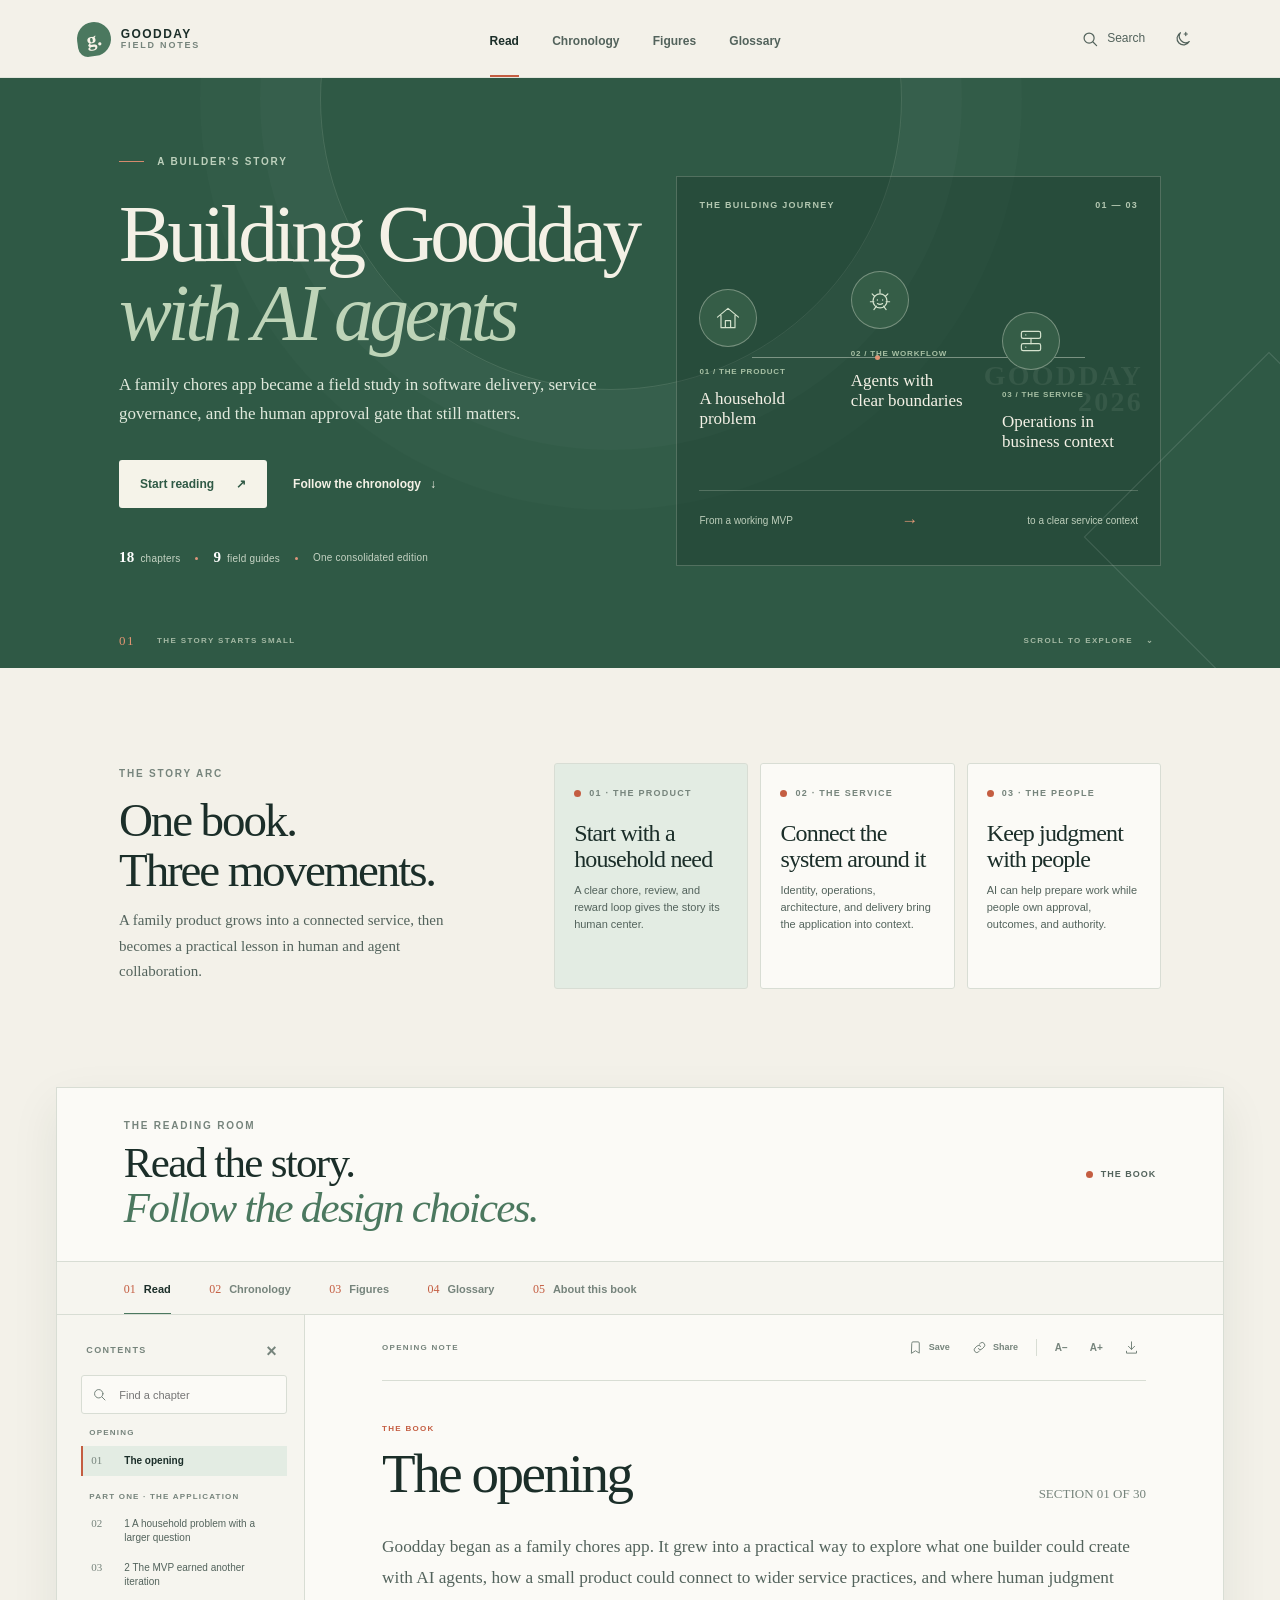
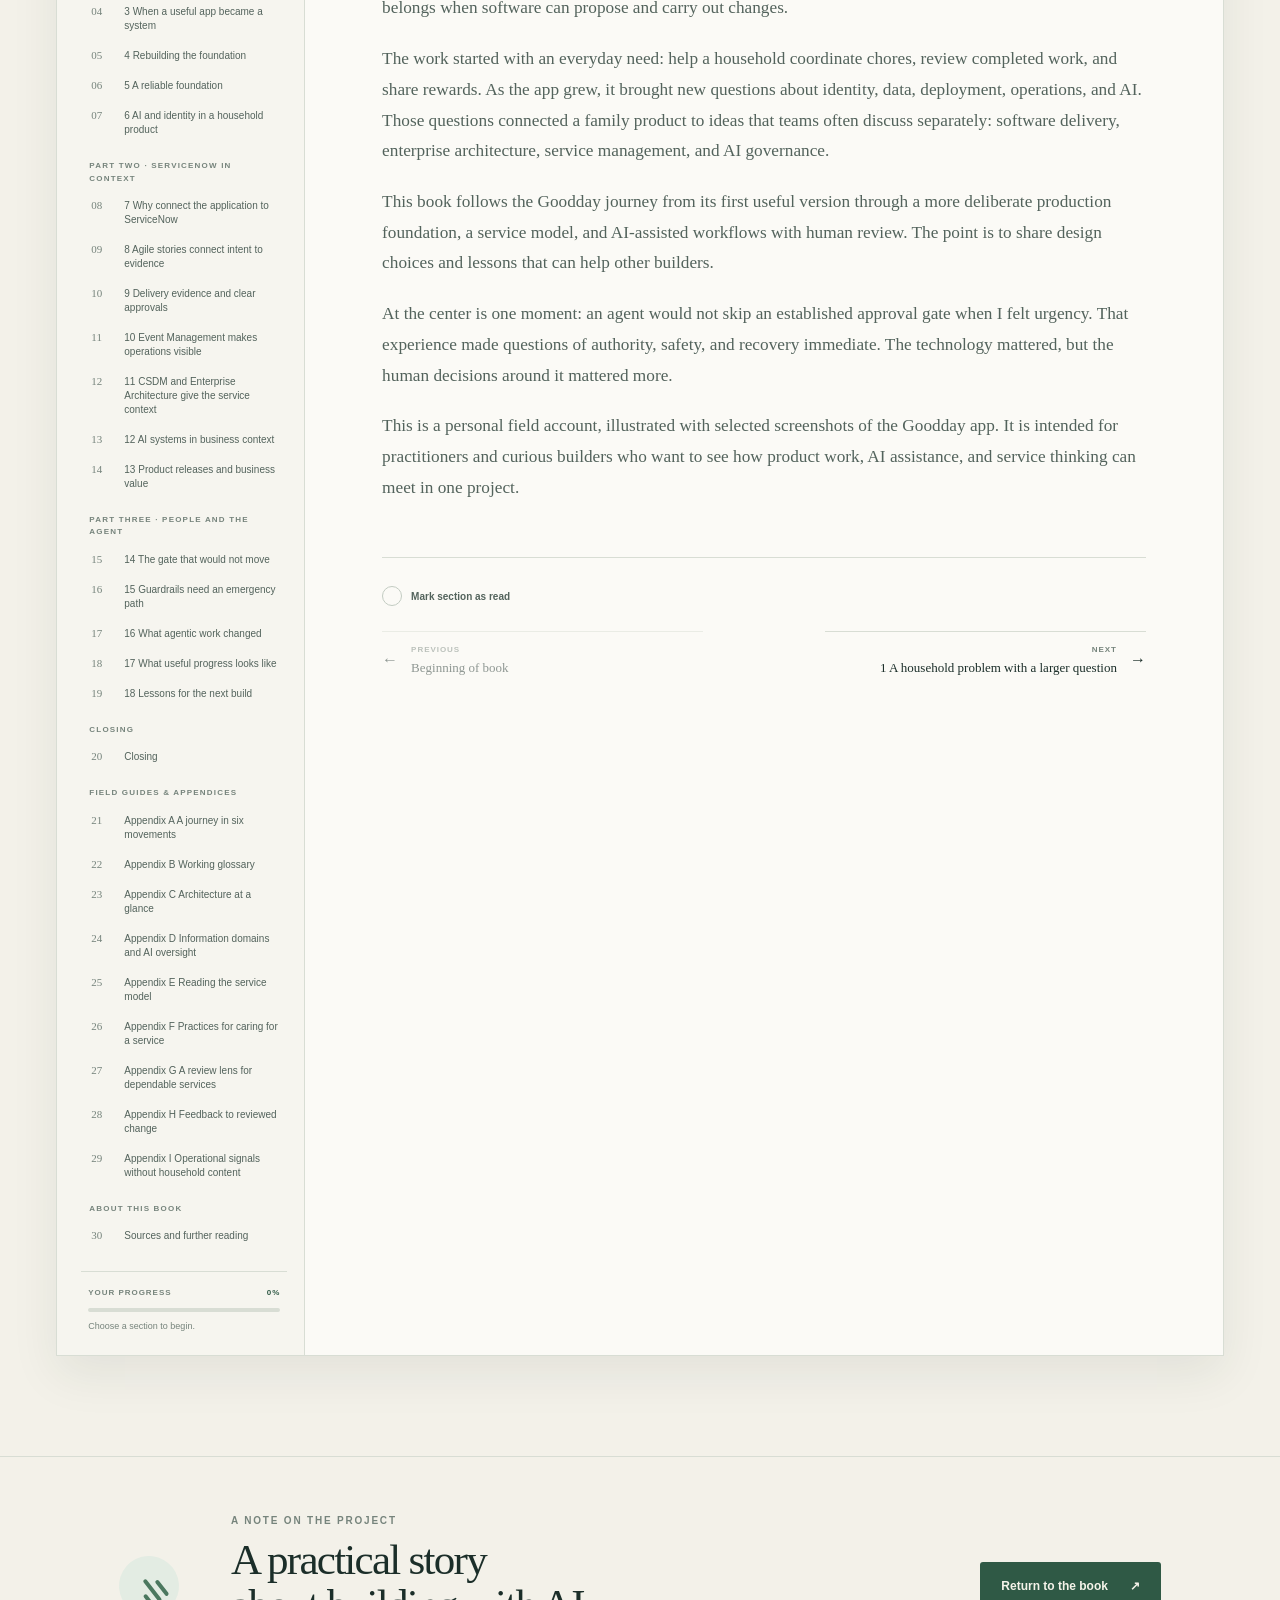
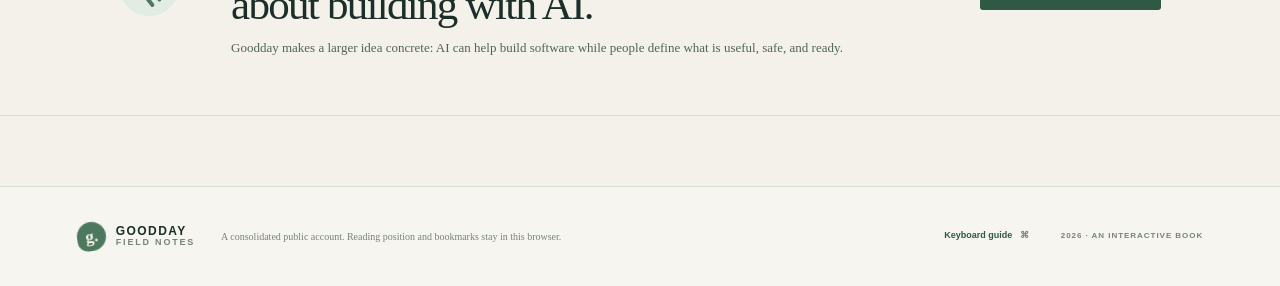
==== commit 54651c0a: "Add GA4 tracking to the book site" ====
--- a/index.html
+++ b/index.html
@@ -5,11 +5,12 @@
   <meta name="viewport" content="width=device-width, initial-scale=1">
   <meta name="theme-color" content="#f3f1e9">
   <meta name="description" content="An interactive book about building Goodday with AI agents, connecting product and service design, and keeping human judgment in the loop.">
-  <meta http-equiv="Content-Security-Policy" content="default-src 'self'; img-src 'self' data:; style-src 'self' 'unsafe-inline'; script-src 'self'; object-src 'none'; base-uri 'self'; form-action 'none'">
+  <meta http-equiv="Content-Security-Policy" content="default-src 'self'; img-src 'self' data: https://www.googletagmanager.com https://*.google-analytics.com; style-src 'self' 'unsafe-inline'; script-src 'self' https://www.googletagmanager.com; connect-src 'self' https://www.googletagmanager.com https://*.google-analytics.com https://*.google.com; object-src 'none'; base-uri 'self'; form-action 'none'">
   <title>Building Goodday — From a family app to a connected service</title>
   <link rel="icon" href="./favicon.svg" type="image/svg+xml">
   <link rel="manifest" href="./manifest.webmanifest">
   <link rel="stylesheet" href="./styles.css">
+  <script src="./analytics.js" defer></script>
   <script src="./app.js" defer></script>
 </head>
 <body>
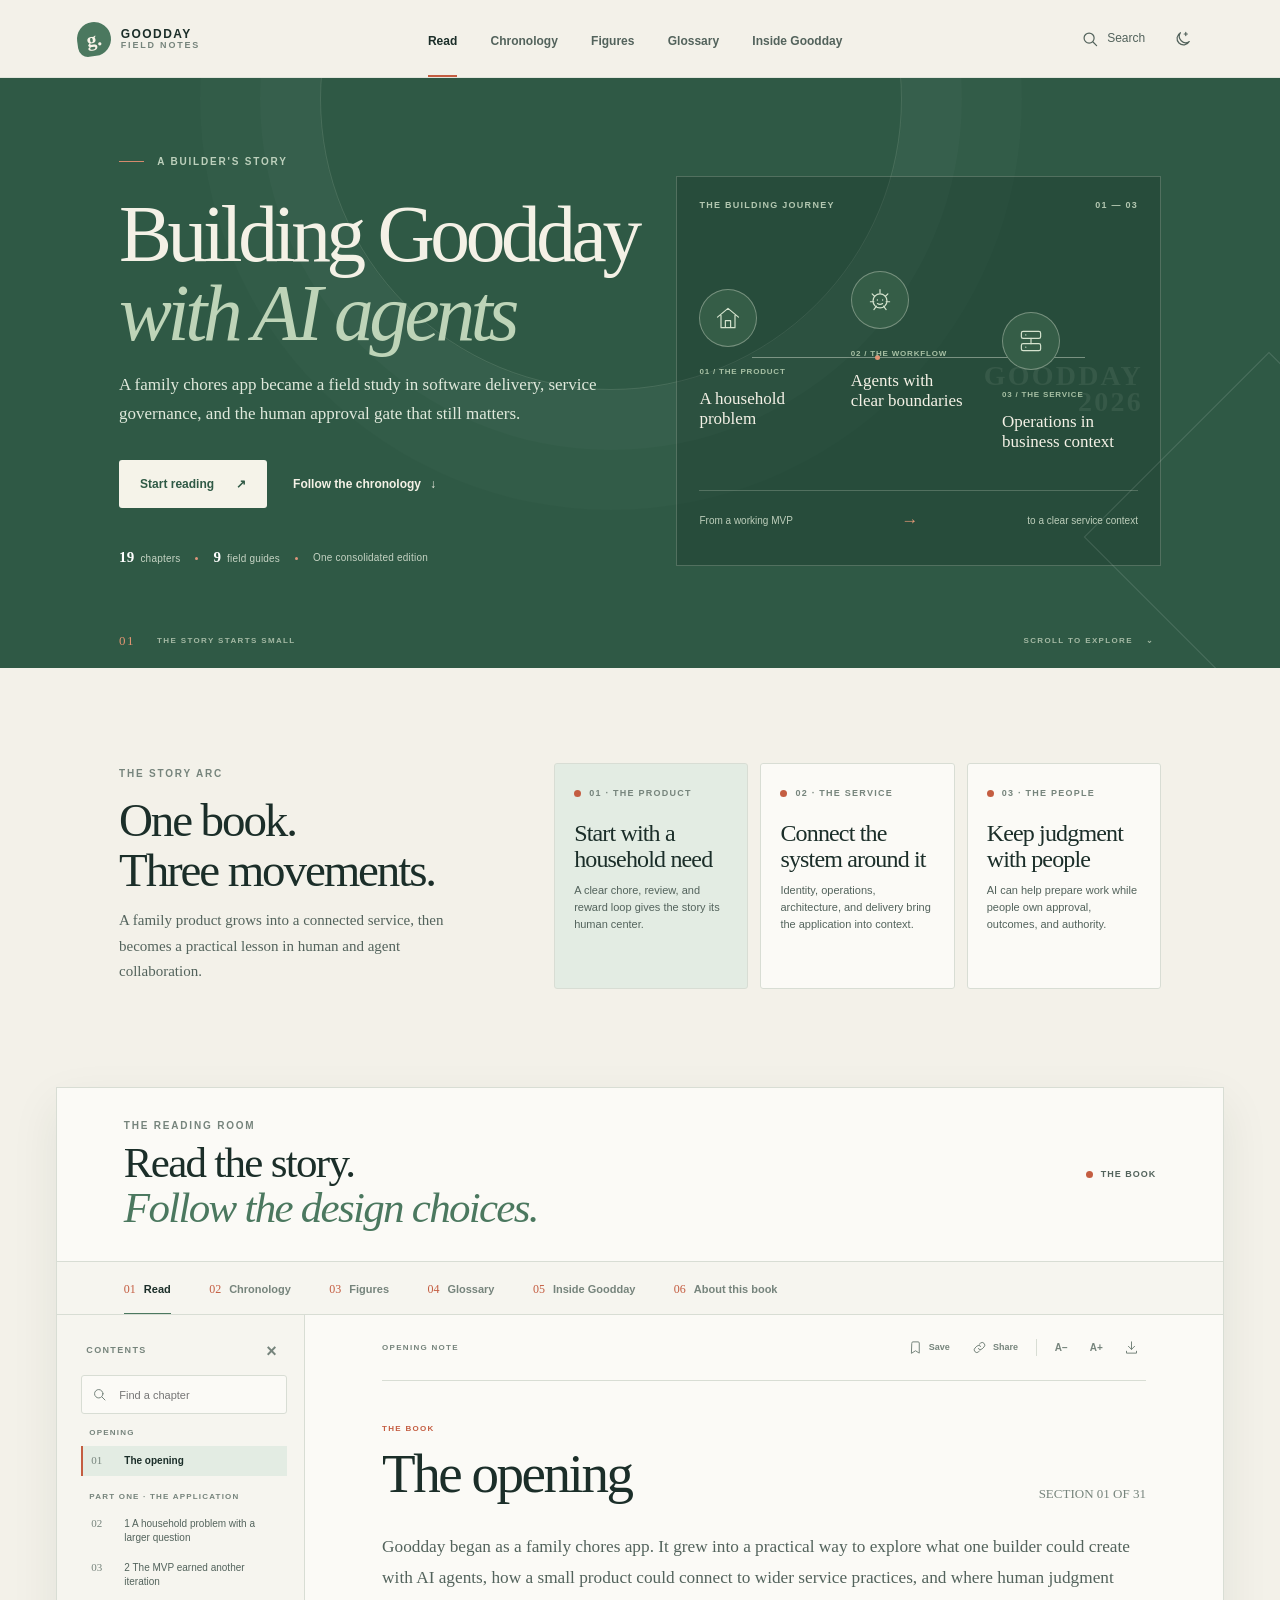
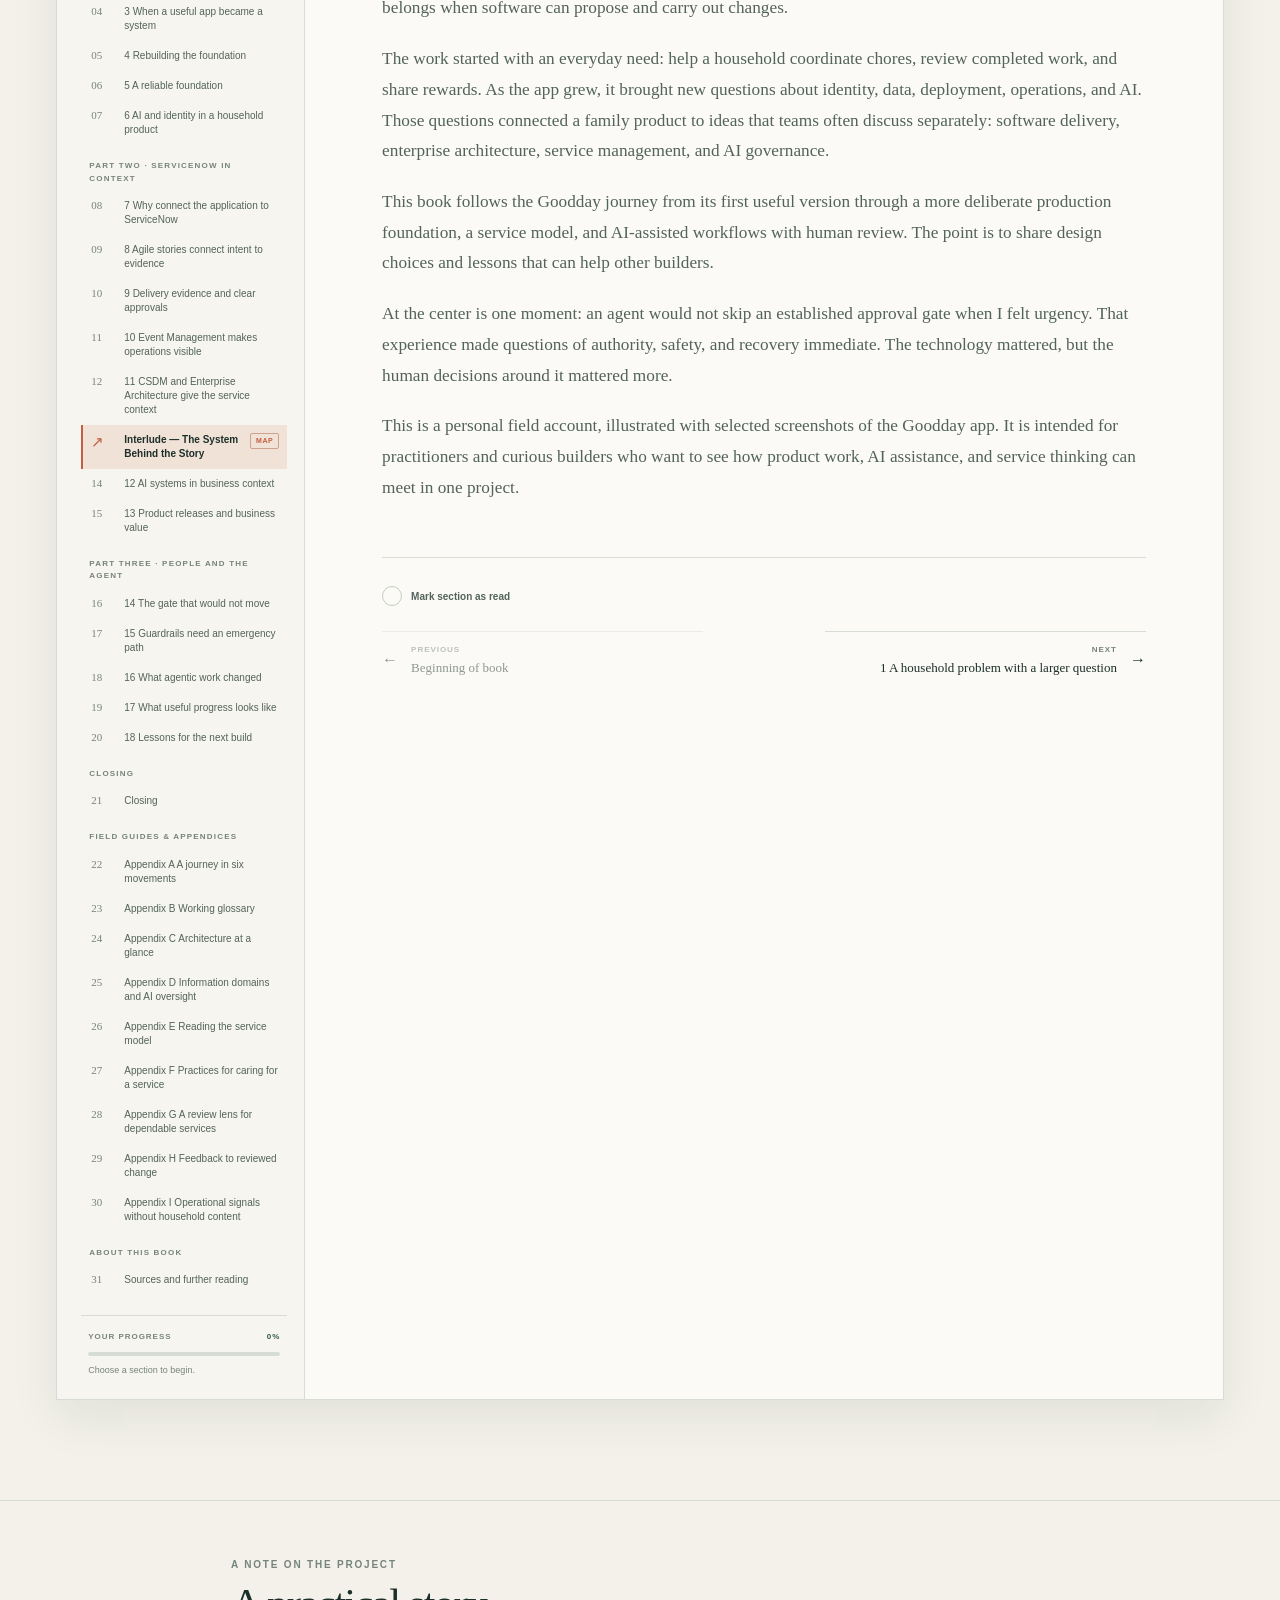
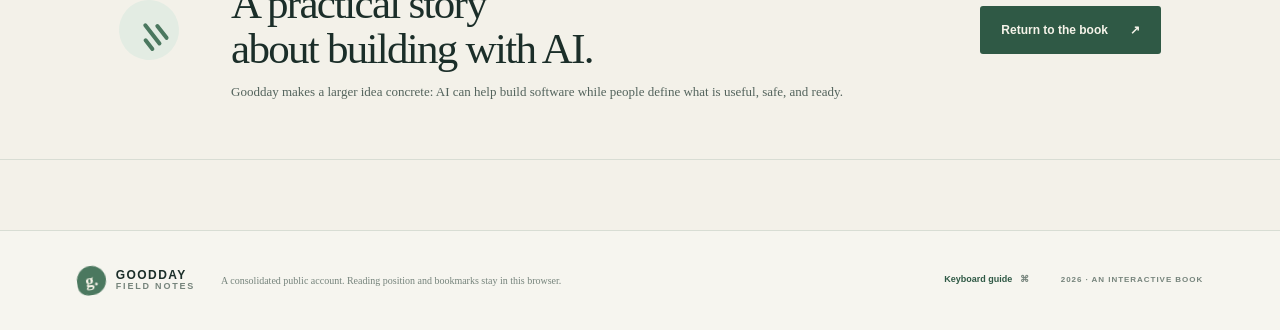
==== commit ed408e97: "Add interactive service map and offline guide Add the relationship map and record-led workspace guid" ====
--- a/index.html
+++ b/index.html
@@ -4,13 +4,14 @@
   <meta charset="utf-8">
   <meta name="viewport" content="width=device-width, initial-scale=1">
   <meta name="theme-color" content="#f3f1e9">
-  <meta name="description" content="An interactive book about building Goodday with AI agents, connecting product and service design, and keeping human judgment in the loop.">
+  <meta name="description" content="An interactive book about building Goodday with AI agents, including an explorable service architecture map and the human decisions around it.">
   <meta http-equiv="Content-Security-Policy" content="default-src 'self'; img-src 'self' data: https://www.googletagmanager.com https://*.google-analytics.com; style-src 'self' 'unsafe-inline'; script-src 'self' https://www.googletagmanager.com; connect-src 'self' https://www.googletagmanager.com https://*.google-analytics.com https://*.google.com; object-src 'none'; base-uri 'self'; form-action 'none'">
   <title>Building Goodday — From a family app to a connected service</title>
   <link rel="icon" href="./favicon.svg" type="image/svg+xml">
   <link rel="manifest" href="./manifest.webmanifest">
   <link rel="stylesheet" href="./styles.css">
   <script src="./analytics.js" defer></script>
+  <script src="./csdm-map.js" defer></script>
   <script src="./app.js" defer></script>
 </head>
 <body>
@@ -26,6 +27,7 @@
       <button class="nav-link" type="button" data-view="timeline">Chronology</button>
       <button class="nav-link" type="button" data-view="gallery">Figures</button>
       <button class="nav-link" type="button" data-view="glossary">Glossary</button>
+      <button class="nav-link" type="button" data-view="service-now">Inside Goodday</button>
     </nav>
     <div class="header-actions">
       <button class="icon-button search-trigger" type="button" id="search-open" aria-label="Search the book" title="Search the book (/)">
@@ -46,6 +48,7 @@
     <button type="button" data-view="timeline">The journey</button>
     <button type="button" data-view="gallery">Figures</button>
     <button type="button" data-view="glossary">Glossary</button>
+    <button type="button" data-view="service-now">Inside Goodday</button>
     <button type="button" id="mobile-search-open">Search the book</button>
   </nav>
 
@@ -135,7 +138,8 @@
         <button class="view-tab" type="button" role="tab" aria-selected="false" data-view="timeline"><span>02</span> Chronology</button>
         <button class="view-tab" type="button" role="tab" aria-selected="false" data-view="gallery"><span>03</span> Figures</button>
         <button class="view-tab" type="button" role="tab" aria-selected="false" data-view="glossary"><span>04</span> Glossary</button>
-        <button class="view-tab" type="button" role="tab" aria-selected="false" data-view="sources"><span>05</span> About this book</button>
+        <button class="view-tab" type="button" role="tab" aria-selected="false" data-view="service-now"><span>05</span> Inside Goodday</button>
+        <button class="view-tab" type="button" role="tab" aria-selected="false" data-view="sources"><span>06</span> About this book</button>
       </div>
 
       <section class="work-panel is-active" id="panel-read" data-panel="read" role="tabpanel" aria-label="Book reader">
@@ -234,6 +238,15 @@
         </div>
         <div class="scope-content" id="scope-content"></div>
       </section>
+
+      <section class="work-panel service-now-panel" id="panel-service-now" data-panel="service-now" role="tabpanel" aria-label="Inside Goodday field guide" hidden>
+        <div class="explore-panel-header">
+          <div><p class="eyebrow">THE SYSTEM BEHIND THE STORY</p><h3>Explore Goodday<br><em>from every angle.</em></h3></div>
+          <div class="panel-note"><span class="note-mark">↗</span><p>Follow the architecture, artificial intelligence, operations, service map, and delivery evidence through readable local record pages.</p></div>
+        </div>
+        <div class="service-now-intro"><span class="offline-status-dot" aria-hidden="true"></span><p>Offline HTML snapshot · captured 21 Oct 2026 · drawn from Enterprise Architecture, Artificial Intelligence Control Tower, Service Operations, Service Mapping, and DevOps Change workspaces.</p><a class="button button-dark" href="./servicenow-offline/index.html" target="_blank" rel="noopener">Open full-width guide ↗</a></div>
+        <iframe class="service-now-record-frame" src="./servicenow-offline/index.html" title="Inside Goodday · offline system guide" loading="lazy"></iframe>
+      </section>
     </section>
 
     <section class="closing-note section-wrap" aria-labelledby="closing-title">
--- a/styles.css
+++ b/styles.css
@@ -464,3 +464,275 @@
   .print-body pre { white-space: pre-wrap; font: 8pt/1.4 ui-monospace, monospace; }
   .print-body hr { border: 0; border-top: 1px solid #ddd; margin: 18pt 0; }
 }
+
+/* CSDM feature spread */
+.reader-layout.has-map-interlude { grid-template-columns: minmax(0, 1fr); }
+.reader-layout.has-map-interlude .reader-rail { display: none; }
+.reader.has-map-interlude { max-width: none; padding-left: clamp(18px, 3vw, 46px); padding-right: clamp(18px, 3vw, 46px); }
+.reader.has-map-interlude .reader-heading-row { margin-top: 34px; }
+.reader.has-map-interlude .reader-body { font-size: var(--reader-size); }
+.reader-body .csdm-map-mount { margin: 29px 0 30px; }
+.csdm-map-static-note { padding: 16px; border: 1px solid var(--line); background: var(--surface-2); color: var(--ink-soft); font: 12px/1.55 var(--sans); }
+.csdm-map-app {
+  --map-edge: #839188;
+  --map-edge-soft: #b0bbb2;
+  --map-grid: color-mix(in srgb, var(--line) 54%, transparent);
+  --map-card-shadow: 0 12px 30px rgba(31, 48, 40, .07);
+  color: var(--ink);
+  font: 12px/1.5 var(--sans);
+}
+:root[data-theme="dark"] .csdm-map-app {
+  --map-edge: #93a398;
+  --map-edge-soft: #506056;
+  --map-card-shadow: 0 12px 30px rgba(0, 0, 0, .18);
+}
+.map-heading-row { display: flex; align-items: flex-end; justify-content: space-between; gap: 20px; padding: 0 0 23px; border-bottom: 1px solid var(--line); }
+.map-eyebrow { margin: 0; color: var(--ink-faint); font-size: 8px; line-height: 1.4; font-weight: 800; letter-spacing: .16em; text-transform: uppercase; }
+.map-heading-row h3 { margin: 7px 0 5px; color: var(--ink); font: 500 clamp(25px, 3vw, 36px)/1.05 var(--serif); letter-spacing: -.04em; }
+.map-deck { max-width: 760px; margin: 0; color: var(--ink-soft); font: 13px/1.6 var(--serif); }
+.map-snapshot-pill { display: inline-flex; align-items: center; flex: 0 0 auto; gap: 7px; padding: 7px 10px; border: 1px solid var(--line); border-radius: 999px; background: var(--surface-2); color: var(--ink-soft); font-size: 8px; font-weight: 750; letter-spacing: .04em; }
+.map-snapshot-pill::before { content: ""; width: 6px; height: 6px; border-radius: 50%; background: var(--green); }
+.map-toolbar { min-height: 72px; position: relative; display: flex; align-items: center; gap: 14px; padding: 12px 0; border-bottom: 1px solid var(--line); }
+.map-search { width: min(330px, 32%); height: 39px; display: flex; align-items: center; gap: 8px; flex: 0 0 auto; padding: 0 10px; border: 1px solid var(--line-strong); border-radius: 3px; background: var(--surface); color: var(--ink-faint); }
+.map-search > span { font: 20px/1 var(--serif); }
+.map-search input { width: 100%; min-width: 0; border: 0; outline: 0; background: transparent; color: var(--ink); font-size: 11px; }
+.map-search input::placeholder { color: var(--ink-faint); }
+.map-clear-search { width: 22px; height: 22px; flex: 0 0 auto; border: 0; border-radius: 50%; background: var(--surface-2); color: var(--ink-soft); font-size: 16px; line-height: 1; cursor: pointer; }
+.map-clear-search[hidden] { display: none; }
+.map-search-results { width: min(430px, 100%); max-height: min(360px, 55vh); position: absolute; z-index: 8; top: 57px; left: 0; display: none; overflow: auto; border: 1px solid var(--line-strong); background: var(--surface); box-shadow: var(--shadow); }
+.map-search-results.is-open { display: block; }
+.map-search-results ul { list-style: none; margin: 0; padding: 4px; }
+.map-search-results li { margin: 0; padding: 0; }
+.map-search-results li button { width: 100%; display: flex; align-items: center; justify-content: space-between; gap: 10px; padding: 9px; border: 0; border-bottom: 1px solid var(--line); background: transparent; color: var(--ink); text-align: left; cursor: pointer; }
+.map-search-results li button:hover, .map-search-results li button:focus-visible { background: var(--green-wash); }
+.map-search-results li button strong, .map-search-results li button small { display: block; }
+.map-search-results li button strong { font: 500 13px/1.25 var(--serif); }
+.map-search-results li button small { margin-top: 3px; color: var(--ink-faint); font-size: 8px; }
+.map-search-results li button b { color: var(--orange); font-size: 15px; }
+.map-search-result-count { margin: 8px 10px; color: var(--ink-faint); font-size: 9px; }
+.map-search-more { width: calc(100% - 16px); margin: 0 8px 8px; padding: 8px; border: 1px solid var(--line); background: var(--surface-2); color: var(--green-deep); font-size: 10px; font-weight: 700; cursor: pointer; }
+.map-search-empty { margin: 0; padding: 14px; color: var(--ink-faint); font: 13px var(--serif); }
+.map-view-count { min-width: 135px; flex: 1; color: var(--ink-faint); font: 11px/1.45 var(--serif); }
+.map-toolbar-actions { display: flex; align-items: center; justify-content: flex-end; gap: 7px; flex: 0 0 auto; }
+.map-action-button, .map-filter-open { min-height: 34px; padding: 0 10px; border: 1px solid var(--line); border-radius: 3px; background: var(--surface); color: var(--ink-soft); font-size: 9px; font-weight: 700; cursor: pointer; }
+.map-action-button:hover, .map-filter-open:hover, .map-action-button[aria-pressed="true"] { border-color: var(--green); background: var(--green-wash); color: var(--ink); }
+.map-reset { color: var(--green-deep); }
+.map-filter-open { display: none; }
+.map-layout { min-height: 610px; display: grid; grid-template-columns: 205px minmax(0, 1fr) 275px; gap: 12px; padding: 15px 0 0; }
+.map-filters, .map-details { min-width: 0; align-self: start; border: 1px solid var(--line); background: var(--surface-2); }
+.map-filters { padding: 14px 13px 16px; }
+.map-panel-head { min-height: 35px; display: flex; justify-content: space-between; align-items: flex-start; gap: 8px; margin-bottom: 17px; }
+.map-panel-head h4 { margin: 3px 0 0; color: var(--ink); font: 500 19px/1.1 var(--serif); }
+.map-panel-close { width: 26px; height: 26px; display: none; place-items: center; flex: 0 0 auto; border: 1px solid var(--line); border-radius: 50%; background: var(--surface); color: var(--ink-soft); font-size: 17px; line-height: 1; cursor: pointer; }
+.map-field-label, .map-domain-fieldset legend { display: block; margin: 0 0 7px; color: var(--ink-faint); font-size: 8px; font-weight: 800; letter-spacing: .13em; }
+.map-product-select { width: 100%; min-height: 37px; padding: 0 8px; border: 1px solid var(--line-strong); border-radius: 3px; background: var(--surface); color: var(--ink); font-size: 10px; }
+.map-domain-fieldset { min-width: 0; margin: 17px 0 12px; padding: 0; border: 0; }
+.map-domain-fieldset legend { width: 100%; }
+.map-domain-fieldset legend span { font-weight: 500; letter-spacing: .01em; text-transform: none; }
+.map-domain-options { display: grid; gap: 3px; }
+.map-domain-option { min-height: 29px; display: grid; grid-template-columns: 13px minmax(0,1fr) auto; align-items: center; gap: 6px; padding: 4px 5px; border-radius: 2px; color: var(--ink-soft); font-size: 9px; cursor: pointer; }
+.map-domain-option:hover { background: var(--surface); }
+.map-domain-option input { width: 13px; height: 13px; margin: 0; accent-color: var(--domain-color); }
+.map-domain-option small { color: var(--ink-faint); font: 10px var(--serif); }
+.map-filter-hint { margin: 7px 2px 0; color: var(--ink-faint); font: 10px/1.5 var(--serif); }
+.map-check-row { display: flex; align-items: flex-start; gap: 8px; margin-top: 11px; padding-top: 11px; border-top: 1px solid var(--line); cursor: pointer; }
+.map-check-row input { width: 14px; height: 14px; flex: 0 0 auto; margin: 2px 0 0; accent-color: var(--green); }
+.map-check-row strong, .map-check-row small { display: block; }
+.map-check-row strong { color: var(--ink-soft); font-size: 9px; }
+.map-check-row small { margin-top: 3px; color: var(--ink-faint); font: 10px/1.45 var(--serif); }
+.map-legend { margin-top: 18px; padding-top: 14px; border-top: 1px solid var(--line); }
+.map-legend-grid { display: grid; grid-template-columns: 1fr 1fr; gap: 8px 4px; }
+.map-legend-item { min-width: 0; display: flex; align-items: center; gap: 5px; color: var(--ink-soft); font-size: 8px; line-height: 1.2; }
+.map-legend-item i { width: 24px; height: 19px; display: grid; place-items: center; flex: 0 0 auto; border: 1px solid var(--node-color); border-radius: 5px; background: color-mix(in srgb, var(--node-color) 12%, var(--surface)); color: var(--node-color); font: 700 6px var(--sans); font-style: normal; }
+.map-legend-domain { display: flex; align-items: center; gap: 6px; margin: 12px 0 0; color: var(--ink-faint); font-size: 8px; }
+.map-legend-domain i { width: 8px; height: 8px; display: inline-block; border-radius: 2px; background: #e88a2e; }
+.kind-application { --node-color: #a77738; }
+.kind-service { --node-color: #378064; }
+.kind-capability { --node-color: #8b6b9d; }
+.kind-information { --node-color: #397c9b; }
+.kind-api { --node-color: #25858b; }
+.kind-sdlc { --node-color: #7058be; }
+.kind-ai { --node-color: #a44f77; }
+.kind-infrastructure { --node-color: #697b72; }
+.map-stage { min-width: 0; align-self: stretch; display: flex; flex-direction: column; border: 1px solid var(--line); background: var(--surface); }
+.map-canvas-topline { min-height: 37px; display: flex; align-items: center; justify-content: space-between; gap: 10px; padding: 0 11px; border-bottom: 1px solid var(--line); color: var(--ink-faint); font-size: 7px; font-weight: 800; letter-spacing: .14em; }
+.map-canvas-topline > span:last-child { text-align: right; font-size: 8px; font-weight: 600; letter-spacing: .01em; text-transform: none; }
+.map-live-dot { width: 6px; height: 6px; display: inline-block; margin-right: 5px; border-radius: 50%; background: var(--green); }
+.map-viewport { height: min(66vh, 760px); min-height: 540px; position: relative; overflow: hidden; outline: none; background-color: var(--surface); background-image: radial-gradient(var(--map-grid) .7px, transparent .7px); background-size: 18px 18px; touch-action: pan-y; }
+.map-viewport:focus-visible { outline: 3px solid var(--orange); outline-offset: -3px; }
+.map-viewport.is-panning { cursor: grabbing !important; }
+.map-viewport.is-dragging-node { cursor: grabbing !important; }
+.map-svg { width: 100%; height: 100%; display: block; overflow: visible; }
+.map-svg marker path { fill: var(--map-edge); }
+.map-layer-label { fill: var(--green-deep); font: 800 10px var(--sans); letter-spacing: 1.25px; }
+.map-layer-hint { fill: var(--ink-faint); font: 10px var(--serif); }
+.map-zone-rule { fill: none; stroke: var(--line-strong); stroke-width: 1; stroke-dasharray: 2 7; opacity: .75; vector-effect: non-scaling-stroke; }
+.map-edge { cursor: pointer; }
+.map-edge-line { fill: none; stroke: var(--map-edge); stroke-width: 1.35; stroke-linecap: round; stroke-linejoin: round; opacity: .62; vector-effect: non-scaling-stroke; transition: opacity .15s, stroke-width .15s; }
+.map-edge-hit { fill: none; stroke: transparent; stroke-width: 14; pointer-events: stroke; }
+.map-edge-label { fill: var(--ink-soft); stroke: var(--surface); stroke-width: 4px; paint-order: stroke; font: 10px var(--sans); pointer-events: none; }
+.map-edge.is-context .map-edge-line { stroke-dasharray: 4 4; opacity: .34; }
+.map-edge.is-selected .map-edge-line, .map-edge.is-connected .map-edge-line { stroke: var(--orange); stroke-width: 2.7; opacity: 1; }
+.map-edge.is-dimmed { opacity: .18; }
+.map-edge:focus-visible .map-edge-line { stroke: var(--orange); stroke-width: 3; opacity: 1; }
+.map-node { cursor: grab; outline: none; touch-action: none; }
+.map-node.is-dragging { cursor: grabbing; opacity: .88; }
+.map-node-card { fill: var(--surface); stroke: color-mix(in srgb, var(--node-color) 48%, var(--line-strong)); stroke-width: 1.1; vector-effect: non-scaling-stroke; transition: stroke .15s, filter .15s; }
+.map-node-accent { fill: var(--node-color); }
+.map-node-mark-bg { fill: color-mix(in srgb, var(--node-color) 15%, var(--surface)); }
+.map-node-mark { fill: var(--node-color); font: 800 7px var(--sans); letter-spacing: -.2px; }
+.map-node-label { fill: var(--ink); font: 650 12px var(--sans); }
+.map-node-class { fill: var(--ink-faint); font: 700 7px var(--sans); letter-spacing: .45px; }
+.map-node:hover .map-node-card, .map-node:focus-visible .map-node-card, .map-node.is-selected .map-node-card, .map-node.is-edge-endpoint .map-node-card { stroke: var(--orange); stroke-width: 2.4; filter: drop-shadow(0 3px 8px rgba(31, 48, 40, .16)); }
+.map-node.is-connected .map-node-card { stroke: var(--green); stroke-width: 1.8; }
+.map-node.is-dimmed { opacity: .2; }
+.map-node.is-context { opacity: .58; }
+.map-node.is-search-match .map-node-card { stroke: var(--orange); stroke-width: 2.1; stroke-dasharray: 5 3; }
+.map-domain-frame { fill: color-mix(in srgb, var(--surface-2) 68%, transparent); stroke: var(--line); stroke-width: 1; vector-effect: non-scaling-stroke; }
+.map-domain-band, .map-cluster-band { fill: var(--domain-accent); }
+.map-domain-heading { cursor: pointer; outline: none; }
+.map-domain-pill { fill: var(--surface-2); stroke: var(--line-strong); stroke-width: 1.2; vector-effect: non-scaling-stroke; }
+.map-domain-pill-dot { fill: var(--domain-accent); }
+.map-domain-heading:focus-visible .map-domain-title { fill: var(--orange); }
+.map-domain-title { fill: var(--ink); font: 700 14px var(--serif); }
+.map-domain-count { fill: var(--ink-faint); font: 700 7px var(--sans); letter-spacing: .6px; }
+.map-cluster-node { cursor: pointer; outline: none; }
+.map-cluster-node[data-move-id] { cursor: grab; touch-action: none; }
+.map-cluster-node.is-dragging { cursor: grabbing; }
+.map-cluster-card { fill: var(--surface-2); stroke: color-mix(in srgb, var(--domain-accent) 58%, var(--line)); stroke-width: 1.4; vector-effect: non-scaling-stroke; transition: fill .15s, stroke .15s, filter .15s; }
+.map-cluster-node:hover .map-cluster-card, .map-cluster-node:focus-visible .map-cluster-card, .map-domain-group.is-selected .map-cluster-card { fill: var(--surface); stroke: var(--domain-accent); stroke-width: 2.4; filter: drop-shadow(0 4px 11px rgba(31, 48, 40, .1)); }
+.map-cluster-title { fill: var(--ink); font: 600 19px var(--serif); }
+.map-cluster-count { fill: var(--domain-accent); font: 800 9px var(--sans); letter-spacing: .65px; }
+.map-cluster-examples { fill: var(--ink-soft); font: 11px var(--serif); }
+.map-cluster-meta { fill: var(--ink-faint); font: 10px var(--sans); }
+.map-cluster-arrow { fill: var(--domain-accent); font: 16px var(--sans); }
+.map-empty-text { fill: var(--ink); font: 600 18px var(--serif); }
+.map-empty-hint { fill: var(--ink-faint); font: 12px var(--sans); }
+.map-zoom-bar { min-height: 43px; display: flex; justify-content: space-between; align-items: center; gap: 12px; padding: 5px 9px; border-top: 1px solid var(--line); background: var(--surface-2); color: var(--ink-faint); font-size: 8px; }
+.map-zoom-bar > div { display: flex; align-items: center; gap: 4px; }
+.map-zoom-bar button { min-width: 29px; height: 27px; padding: 0 8px; border: 1px solid var(--line); border-radius: 3px; background: var(--surface); color: var(--ink-soft); font-size: 10px; cursor: pointer; }
+.map-zoom-bar button:hover { border-color: var(--green); color: var(--green-deep); }
+.map-zoom-bar button[data-zoom-in], .map-zoom-bar button[data-zoom-out] { min-width: 27px; font-size: 15px; }
+.map-details { max-height: min(760px, 74vh); position: sticky; top: 95px; overflow: auto; padding: 14px; }
+.map-details .map-panel-head { margin-bottom: 11px; padding-bottom: 10px; border-bottom: 1px solid var(--line); }
+.map-detail-content { color: var(--ink-soft); }
+.map-detail-empty { min-height: 190px; display: flex; flex-direction: column; align-items: flex-start; justify-content: center; padding: 8px; }
+.map-detail-empty > span { width: 29px; height: 29px; display: grid; place-items: center; margin-bottom: 10px; border: 1px solid var(--line-strong); border-radius: 50%; color: var(--orange); }
+.map-detail-empty strong { color: var(--ink); font: 500 17px/1.2 var(--serif); }
+.map-detail-empty p { margin: 7px 0 0; color: var(--ink-faint); font: 11px/1.55 var(--serif); }
+.map-detail-tag { display: inline-flex; align-items: center; margin: 0 0 8px; padding: 4px 6px; border-radius: 2px; background: var(--green-wash); color: var(--green-deep); font-size: 7px; font-weight: 800; letter-spacing: .1em; }
+.map-detail-tag.is-supporting { background: var(--orange-wash); color: var(--orange); }
+.map-detail-tag.is-relationship { background: var(--blue-wash); color: var(--green-deep); }
+.map-detail-content h5 { margin: 0 0 5px; color: var(--ink); font: 500 20px/1.12 var(--serif); overflow-wrap: anywhere; }
+.map-detail-class { margin: 0 0 12px; color: var(--ink-faint); font-size: 8px; overflow-wrap: anywhere; }
+.map-detail-description { margin: 0 0 12px; color: var(--ink-soft); font: 12px/1.55 var(--serif); overflow-wrap: anywhere; }
+.map-detail-list { margin: 11px 0; }
+.map-detail-list > div { padding: 7px 0; border-top: 1px solid var(--line); }
+.map-detail-list dt { color: var(--ink-faint); font-size: 7px; font-weight: 800; letter-spacing: .09em; text-transform: uppercase; }
+.map-detail-list dd { margin: 3px 0 0; color: var(--ink); font-size: 10px; line-height: 1.45; overflow-wrap: anywhere; }
+.map-detail-list .map-monospace, .map-monospace { font: 9px/1.45 ui-monospace, SFMono-Regular, Menlo, monospace; }
+.map-detail-section { margin-top: 16px; padding-top: 12px; border-top: 1px solid var(--line-strong); }
+.map-detail-section h6 { margin: 0 0 5px; color: var(--ink-faint); font-size: 8px; font-weight: 800; letter-spacing: .1em; text-transform: uppercase; }
+.map-related-list { list-style: none; margin: 0; padding: 0; }
+.map-related-list li { margin: 0; padding: 0; }
+.map-related-list button { width: 100%; display: block; padding: 8px 6px; border: 0; border-bottom: 1px solid var(--line); background: transparent; color: var(--ink); text-align: left; cursor: pointer; }
+.map-related-list button:hover { background: var(--green-wash); }
+.map-related-list strong, .map-related-list small { display: block; }
+.map-related-list strong { font: 500 12px var(--serif); }
+.map-related-list small { margin-top: 3px; color: var(--ink-faint); font-size: 8px; }
+.map-endpoint { margin: 14px 0 0; padding: 10px; border-left: 3px solid var(--green); background: var(--surface-2); }
+.map-endpoint-target { border-left-color: var(--orange); }
+.map-endpoint small, .map-endpoint strong, .map-endpoint span { display: block; }
+.map-endpoint small { color: var(--ink-faint); font-size: 7px; font-weight: 800; letter-spacing: .11em; }
+.map-endpoint strong { margin-top: 3px; color: var(--ink); font: 500 13px/1.2 var(--serif); overflow-wrap: anywhere; }
+.map-endpoint span { margin-top: 3px; color: var(--ink-faint); font-size: 8px; overflow-wrap: anywhere; }
+.map-coverage { display: grid; grid-template-columns: 1.08fr repeat(3, 1fr); gap: 10px; margin-top: 17px; padding-top: 16px; border-top: 1px solid var(--line); }
+.map-coverage-heading { padding: 8px 10px 8px 0; }
+.map-coverage-heading h4 { margin: 5px 0 6px; color: var(--ink); font: 500 21px/1.1 var(--serif); }
+.map-coverage-heading > p:last-child { margin: 0; color: var(--ink-faint); font: 11px/1.5 var(--serif); }
+.map-coverage article { min-width: 0; padding: 12px; border: 1px solid var(--line); background: var(--surface-2); }
+.map-coverage article > span { display: block; color: var(--orange); font-size: 7px; font-weight: 800; letter-spacing: .12em; }
+.map-coverage article strong { display: block; margin-top: 8px; color: var(--ink); font: 500 15px/1.2 var(--serif); }
+.map-coverage article p { margin: 7px 0 0; color: var(--ink-soft); font: 10px/1.5 var(--serif); }
+.map-source-note { margin: 13px 0 0; padding: 10px 12px; border-left: 2px solid var(--green); background: var(--surface-2); color: var(--ink-faint); font: 10px/1.5 var(--serif); }
+.map-source-note.map-source-error { color: #9b3e2a; }
+.toc-item-feature { border-left-color: var(--orange); background: var(--orange-wash); color: var(--ink); font-weight: 700; }
+.toc-item-feature:hover, .toc-item-feature.is-current { background: var(--orange-wash); color: var(--ink); }
+.toc-item-feature .toc-number { color: var(--orange); font-size: 15px; }
+.toc-feature-label { margin-left: auto; padding: 2px 5px; border: 1px solid color-mix(in srgb, var(--orange) 46%, var(--line)); border-radius: 2px; color: var(--orange); font-size: 7px; font-weight: 800; letter-spacing: .08em; }
+.map-scrim[hidden] { display: none; }
+@media (max-width: 1150px) {
+  .map-layout { grid-template-columns: 188px minmax(0, 1fr) 235px; gap: 8px; }
+  .map-filters, .map-details { padding-left: 10px; padding-right: 10px; }
+  .map-domain-option { font-size: 8px; }
+  .map-coverage { grid-template-columns: repeat(3, 1fr); }
+  .map-coverage-heading { grid-column: 1 / -1; }
+}
+@media (max-width: 900px) {
+  .reader-layout.has-map-interlude { display: block; }
+  .reader.has-map-interlude { padding-left: 20px; padding-right: 20px; }
+  .map-heading-row { align-items: flex-start; flex-direction: column; gap: 12px; }
+  .map-toolbar { flex-wrap: wrap; gap: 8px; padding: 10px 0; }
+  .map-search { width: min(100%, 420px); flex: 1 1 250px; }
+  .map-search-results { top: 51px; width: min(520px, 100%); }
+  .map-view-count { min-width: 0; flex: 1 1 210px; font-size: 10px; }
+  .map-toolbar-actions { flex: 1 1 100%; justify-content: flex-start; }
+  .map-filter-open { display: inline-block; }
+  .map-layout { min-height: 0; display: block; padding-top: 10px; }
+  .map-stage { width: 100%; }
+  .map-viewport { height: min(66vh, 680px); min-height: 510px; }
+  .map-filters { width: min(330px, calc(100vw - 36px)); height: 100dvh; max-height: 100dvh; position: fixed; z-index: 32; top: 0; left: 0; overflow: auto; padding: 22px 18px 30px; border: 0; border-right: 1px solid var(--line); background: var(--surface); box-shadow: var(--shadow); transform: translateX(-105%); visibility: hidden; transition: transform .2s ease, visibility .2s; }
+  .map-filters.is-open { transform: translateX(0); visibility: visible; }
+  .map-filters .map-panel-close, .map-details .map-panel-close { display: grid; }
+  .map-filters .map-panel-head { margin-bottom: 22px; }
+  .map-filters .map-domain-option { min-height: 36px; font-size: 10px; }
+  .map-scrim { position: fixed; z-index: 31; inset: 0; border: 0; background: rgba(15, 28, 22, .48); }
+  .map-details { width: 100%; max-height: min(72dvh, 620px); position: fixed; z-index: 30; right: 0; bottom: 0; left: 0; overflow: auto; padding: 18px 20px max(20px, env(safe-area-inset-bottom)); border: 1px solid var(--line-strong); border-radius: 16px 16px 0 0; background: var(--surface); box-shadow: 0 -15px 42px rgba(20, 36, 28, .18); transform: translateY(105%); visibility: hidden; transition: transform .2s ease, visibility .2s; }
+  .map-details.is-open { transform: translateY(0); visibility: visible; }
+  .map-details .map-panel-head { position: sticky; z-index: 1; top: -18px; margin: -18px -20px 12px; padding: 17px 20px 10px; background: var(--surface); }
+  .map-details .map-detail-empty { min-height: 120px; }
+  .map-coverage { grid-template-columns: 1fr 1fr; }
+  .map-coverage-heading { grid-column: 1 / -1; }
+}
+@media (max-width: 600px) {
+  .reader.has-map-interlude { padding-left: 15px; padding-right: 15px; }
+  .reader.has-map-interlude .reader-heading-row { align-items: flex-start; }
+  .map-heading-row h3 { font-size: 29px; }
+  .map-deck { font-size: 12px; }
+  .map-toolbar-actions { gap: 5px; }
+  .map-action-button, .map-filter-open { padding: 0 8px; font-size: 8px; }
+  .map-view-count { flex-basis: 100%; }
+  .map-viewport { height: 54vh; min-height: 430px; max-height: 570px; }
+  .map-canvas-topline { min-height: 35px; padding: 0 8px; font-size: 6px; }
+  .map-canvas-topline > span:last-child { font-size: 7px; }
+  .map-zoom-bar { padding: 5px 6px; font-size: 7px; }
+  .map-zoom-bar button { min-width: 26px; padding: 0 6px; }
+  .map-coverage { grid-template-columns: 1fr; }
+  .map-coverage-heading { grid-column: auto; }
+  .map-coverage article { padding: 13px; }
+}
+@media (prefers-reduced-motion: reduce) {
+  .map-filters, .map-details { transition: none; }
+}
+@media print {
+  .csdm-map-app { display: none !important; }
+  .csdm-map-static-note { display: block !important; }
+}
+
+.service-now-panel { padding-bottom: 24px; }
+.service-now-intro { display: flex; align-items: flex-start; gap: 12px; margin: 0 clamp(20px, 5.2vw, 78px) 18px; padding: 14px 18px; border: 1px solid var(--line); background: var(--surface-2); color: var(--muted); font-size: .88rem; line-height: 1.55; }
+.service-now-intro p { margin: 0; }
+.offline-status-dot { flex: 0 0 auto; width: 9px; height: 9px; margin-top: 6px; border-radius: 50%; background: #527e61; box-shadow: 0 0 0 4px rgba(82,126,97,.12); }
+.service-now-intro .button { flex: 0 0 auto; margin-left: auto; white-space: nowrap; }
+.service-now-record-frame { display: block; width: 100%; height: min(82vh, 1040px); min-height: 760px; margin: 0 auto; border: 1px solid var(--line); background: #f5f3ed; box-shadow: 0 14px 38px rgba(30, 42, 34, .09); }
+.record-explorer-cta { display: flex; align-items: center; justify-content: space-between; gap: 24px; margin: 36px 0 14px; padding: 22px 24px; border: 1px solid var(--line); background: var(--surface-2); }
+.record-explorer-cta > div { display: grid; gap: 5px; }
+.record-explorer-cta .eyebrow { margin: 0; }
+.record-explorer-cta strong { color: var(--ink); font: 500 1.2rem/1.25 var(--serif); }
+.record-explorer-cta span:not([aria-hidden]) { color: var(--muted); font-size: .9rem; }
+@media (max-width: 700px) {
+  .service-now-intro { margin: 0 14px 14px; flex-wrap: wrap; }
+  .service-now-intro .button { margin-left: 21px; }
+  .service-now-record-frame { width: calc(100% - 28px); min-height: 680px; height: 78vh; }
+  .record-explorer-cta { align-items: flex-start; flex-direction: column; margin-top: 26px; padding: 18px; }
+}
